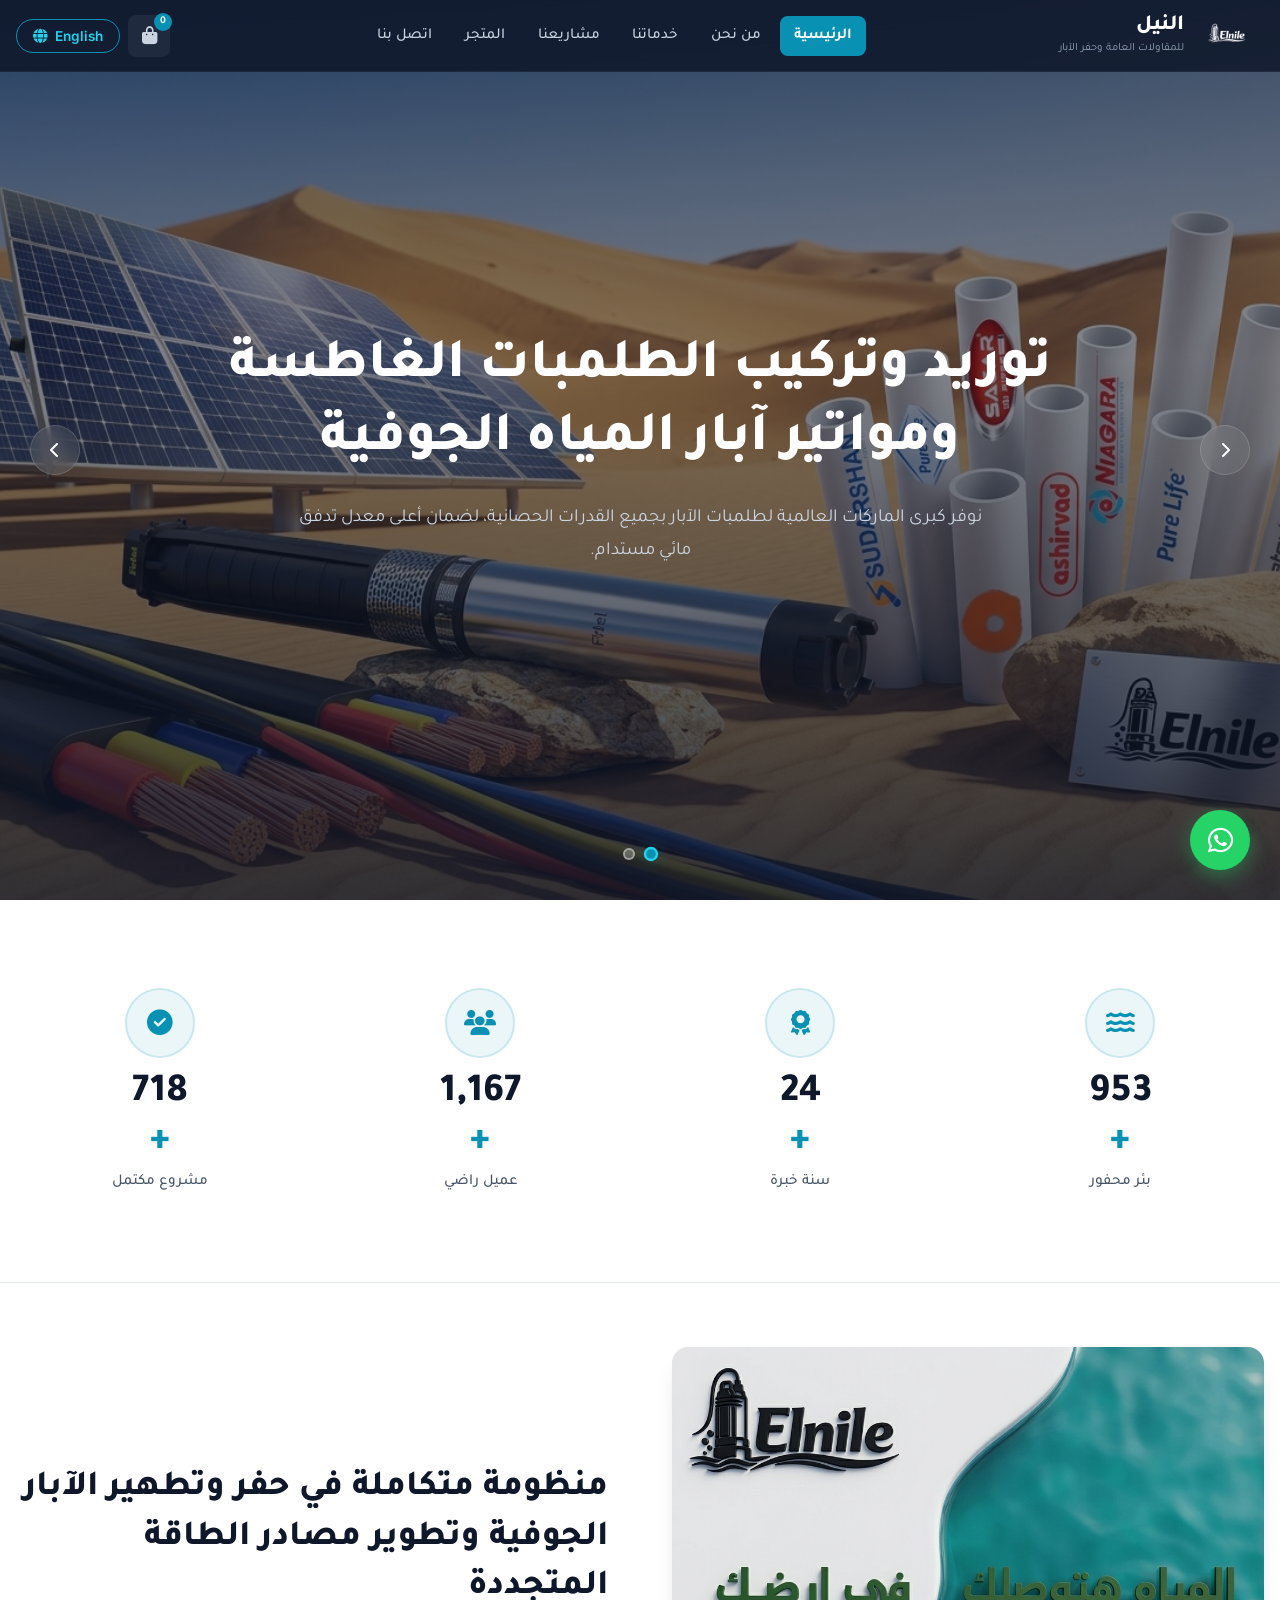
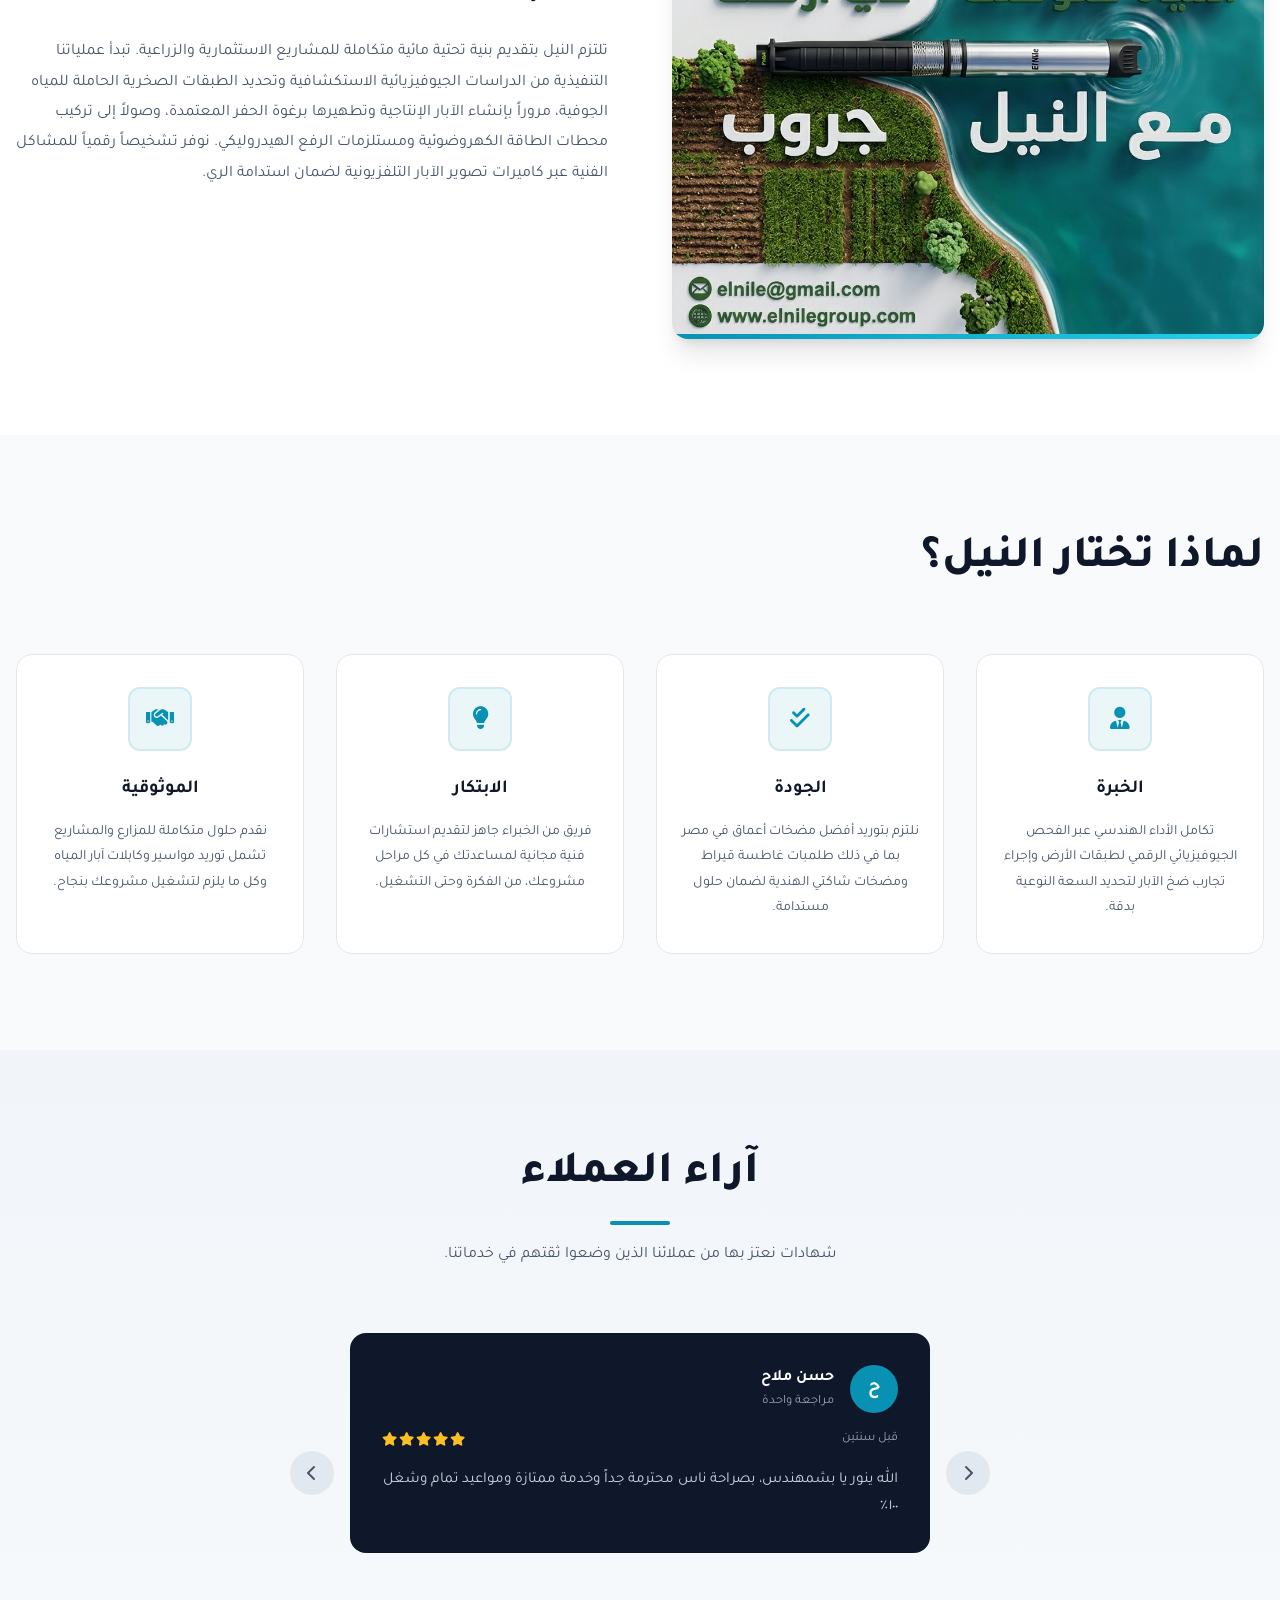
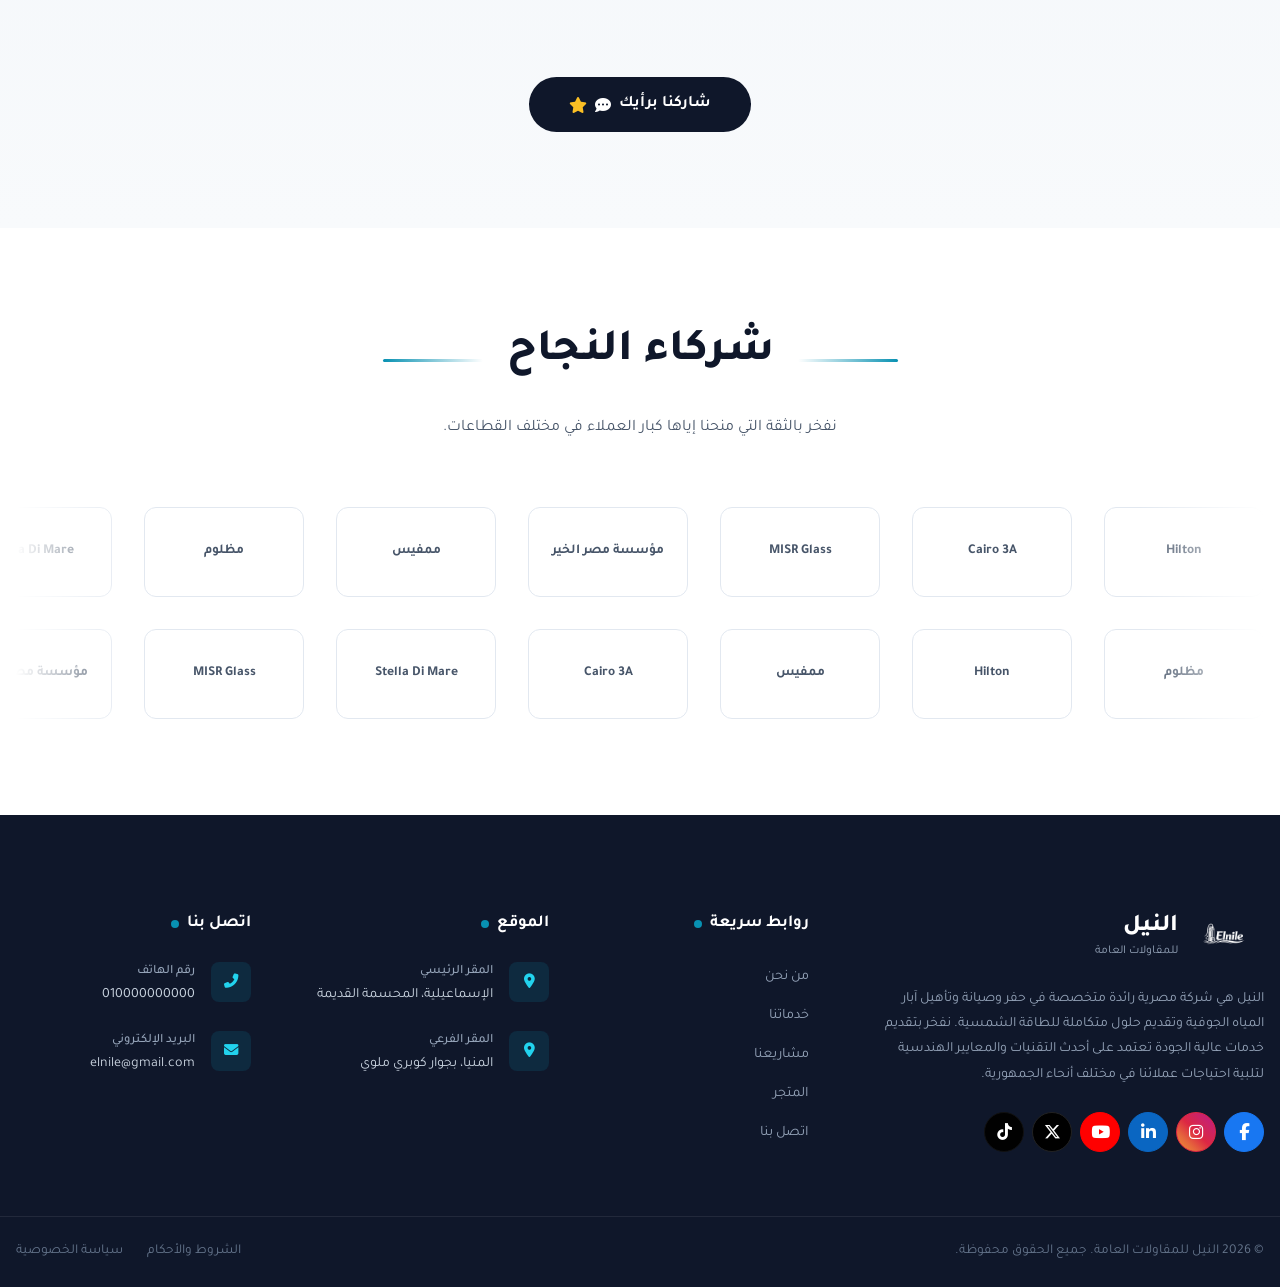
==== index.html @ 448fc519 "Initial commit: ELNILE V2 website Co-Authored-By: Claude Fable 5 <noreply@anthropic.com>" ====
<!DOCTYPE html>
<html lang="ar" dir="rtl">

<head>
    <meta charset="UTF-8">
    <meta name="viewport" content="width=device-width, initial-scale=1.0">
    <meta name="description"
        content="النيل للمقاولات العامة وحفر الآبار - توريد وتركيب الطلمبات الغاطسة ومواتير آبار المياه الجوفية">
    <title>Elnile | النيل للمقاولات العامة وحفر الآبار</title>

    <!-- Google Fonts - Tajawal for Arabic, Inter for English -->
    <link rel="preconnect" href="https://fonts.googleapis.com">
    <link rel="preconnect" href="https://fonts.gstatic.com" crossorigin>
    <link
        href="https://fonts.googleapis.com/css2?family=Tajawal:wght@300;400;500;700;800;900&family=Inter:wght@300;400;500;600;700;800&display=swap"
        rel="stylesheet">

    <!-- Font Awesome for icons -->
    <link rel="stylesheet" href="https://cdnjs.cloudflare.com/ajax/libs/font-awesome/6.5.1/css/all.min.css">

    <link rel="stylesheet" href="css/styles.css">
</head>

<body>

    <!-- ============ HEADER / NAVIGATION ============ -->
    <header id="main-header" class="header">
        <div class="container">
            <nav class="navbar">
                <!-- Logo -->
                <a href="#" class="logo" id="logo">
                    <img src="assets/images/logo.png" alt="Elnile Logo" class="logo-img">
                    <div class="logo-text">
                        <span class="logo-name" data-ar="النيل" data-en="Elnile">النيل</span>
                        <span class="logo-tagline" data-ar="للمقاولات العامة وحفر الآبار"
                            data-en="General Contracting & Well Drilling">للمقاولات العامة وحفر الآبار</span>
                    </div>
                </a>

                <!-- Nav Links -->
                <ul class="nav-links" id="nav-links">
                    <li><a href="#" class="nav-link active" data-ar="الرئيسية" data-en="Home">الرئيسية</a></li>
                    <li><a href="about.html" class="nav-link" data-ar="من نحن" data-en="About Us">من نحن</a></li>
                    <li>
                        <a href="services.html" class="nav-link" data-ar="خدماتنا" data-en="Services">خدماتنا</a>
                    </li>
                    <li><a href="projects.html" class="nav-link" data-ar="مشاريعنا" data-en="Projects">مشاريعنا</a></li>
                    <li><a href="store.html" class="nav-link" data-ar="المتجر" data-en="Store">المتجر</a></li>
                    <li><a href="contact.html" class="nav-link" data-ar="اتصل بنا" data-en="Contact">اتصل بنا</a></li>
                </ul>

                <!-- Nav Actions -->
                <div class="nav-actions">
                    <!-- Cart Icon -->
                    <button class="cart-btn" id="cart-btn" aria-label="Shopping Cart">
                        <i class="fas fa-shopping-bag"></i>
                        <span class="cart-count">0</span>
                    </button>

                    <!-- Language Toggle -->
                    <button class="lang-btn" id="lang-toggle">
                        <span class="lang-text">English</span>
                        <i class="fas fa-globe"></i>
                    </button>

                    <!-- Mobile Menu Toggle -->
                    <button class="mobile-toggle" id="mobile-toggle" aria-label="Toggle Menu">
                        <span class="hamburger-line"></span>
                        <span class="hamburger-line"></span>
                        <span class="hamburger-line"></span>
                    </button>
                </div>
            </nav>
        </div>
    </header>

    <!-- ============ HERO SECTION / SLIDER ============ -->
    <section id="hero" class="hero-section">
        <!-- Slides -->
        <div class="hero-slider" id="hero-slider">
            <!-- Slide 1 -->
            <div class="hero-slide active" data-index="0">
                <div class="slide-bg">
                    <img src="assets/images/hero3.webp" alt="Solar panels and wind turbine" class="slide-img">
                    <div class="slide-overlay"></div>
                </div>
                <div class="slide-content">
                    <h1 class="hero-title" data-ar="توريد وتركيب الطلمبات الغاطسة ومواتير آبار المياه الجوفية"
                        data-en="Supply & Installation of Submersible Pumps and Groundwater Well Motors">
                        توريد وتركيب الطلمبات الغاطسة ومواتير آبار المياه الجوفية
                    </h1>
                    <p class="hero-subtitle"
                        data-ar="نوفر كبرى الماركات العالمية لطلمبات الآبار بجميع القدرات الحصانية، لضمان أعلى معدل تدفق مائي مستدام."
                        data-en="We provide top global brands of well pumps in all horsepower capacities, ensuring the highest sustainable water flow rate.">
                        نوفر كبرى الماركات العالمية لطلمبات الآبار بجميع القدرات الحصانية، لضمان أعلى معدل تدفق مائي
                        مستدام.
                    </p>
                </div>
            </div>

            <!-- Slide 2 -->
            <div class="hero-slide" data-index="1">
                <div class="slide-bg">
                    <img src="assets/images/hero-background-1.webp" alt="Water splash" class="slide-img">
                    <div class="slide-overlay"></div>
                </div>
                <div class="slide-content">
                    <h1 class="hero-title" data-ar="حلول متكاملة لحفر وتطهير الآبار الجوفية"
                        data-en="Integrated Solutions for Drilling & Purifying Groundwater Wells">
                        حلول متكاملة لحفر وتطهير الآبار الجوفية
                    </h1>
                    <p class="hero-subtitle"
                        data-ar="نقدم خدمات حفر الآبار الارتوازية وتطهيرها بأحدث التقنيات لضمان جودة المياه واستدامتها."
                        data-en="We offer artesian well drilling and purification services using the latest technologies to ensure water quality and sustainability.">
                        نقدم خدمات حفر الآبار الارتوازية وتطهيرها بأحدث التقنيات لضمان جودة المياه واستدامتها.
                    </p>
                </div>
            </div>
            <!-- Slide 3 -->
            <div class="hero-slide" data-index="2">
                <div class="slide-bg">
                    <img src="assets/images/hero4.webp" alt="Water splash" class="slide-img">
                    <div class="slide-overlay"></div>
                </div>
                <div class="slide-content">
                    <h1 class="hero-title" data-ar="حلول متكاملة لحفر وتطهير الآبار الجوفية"
                        data-en="Integrated Solutions for Drilling & Purifying Groundwater Wells">
                        حلول متكاملة لحفر وتطهير الآبار الجوفية
                    </h1>
                    <p class="hero-subtitle"
                        data-ar="نقدم خدمات حفر الآبار الارتوازية وتطهيرها بأحدث التقنيات لضمان جودة المياه واستدامتها."
                        data-en="We offer artesian well drilling and purification services using the latest technologies to ensure water quality and sustainability.">
                        نقدم خدمات حفر الآبار الارتوازية وتطهيرها بأحدث التقنيات لضمان جودة المياه واستدامتها.
                    </p>
                </div>
            </div>
        </div>

        <!-- Slider Navigation Arrows -->
        <button class="slider-arrow slider-arrow-prev" id="slider-prev" aria-label="Previous Slide">
            <i class="fas fa-chevron-right"></i>
        </button>
        <button class="slider-arrow slider-arrow-next" id="slider-next" aria-label="Next Slide">
            <i class="fas fa-chevron-left"></i>
        </button>

        <!-- Slider Dots -->
        <div class="slider-dots" id="slider-dots">
            <button class="slider-dot active" data-slide="0" aria-label="Go to slide 1"></button>
            <button class="slider-dot" data-slide="1" aria-label="Go to slide 2"></button>
        </div>
    </section>

    <!-- ============ STATS COUNTER SECTION ============ -->
    <section id="stats" class="stats-section">
        <div class="container">
            <div class="stats-grid">
                <!-- Stat 1 -->
                <div class="stat-card" data-target="989" data-suffix="+">
                    <div class="stat-icon">
                        <i class="fas fa-water"></i>
                    </div>
                    <span class="stat-number" data-ar="بئر محفور" data-en="Wells Drilled">0</span>
                    <span class="stat-suffix">+</span>
                    <p class="stat-label" data-ar="بئر محفور" data-en="Wells Drilled">بئر محفور</p>
                </div>
                <!-- Stat 2 -->
                <div class="stat-card" data-target="27" data-suffix="+">
                    <div class="stat-icon">
                        <i class="fas fa-award"></i>
                    </div>
                    <span class="stat-number">0</span>
                    <span class="stat-suffix">+</span>
                    <p class="stat-label" data-ar="سنة خبرة" data-en="Years of Experience">سنة خبرة</p>
                </div>
                <!-- Stat 3 -->
                <div class="stat-card" data-target="1377" data-suffix="+">
                    <div class="stat-icon">
                        <i class="fas fa-users"></i>
                    </div>
                    <span class="stat-number">0</span>
                    <span class="stat-suffix">+</span>
                    <p class="stat-label" data-ar="عميل راضي" data-en="Happy Clients">عميل راضي</p>
                </div>
                <!-- Stat 4 -->
                <div class="stat-card" data-target="989" data-suffix="+">
                    <div class="stat-icon">
                        <i class="fas fa-check-circle"></i>
                    </div>
                    <span class="stat-number">0</span>
                    <span class="stat-suffix">+</span>
                    <p class="stat-label" data-ar="مشروع مكتمل" data-en="Completed Projects">مشروع مكتمل</p>
                </div>
            </div>
        </div>
    </section>

    <!-- ============ ABOUT / INFO SECTION ============ -->
    <section id="about" class="about-section">
        <div class="container">
            <div class="about-grid">
                <!-- About Image -->
                <div class="about-image-wrapper">
                    <img src="assets/images/about.webp" alt="Elnile - About Us" class="about-image">
                    <div class="about-image-accent"></div>
                </div>
                <!-- About Content -->
                <div class="about-content">
                    <h2 class="section-title"
                        data-ar="منظومة متكاملة في حفر وتطهير الآبار الجوفية وتطوير مصادر الطاقة المتجددة"
                        data-en="Integrated System for Drilling & Purifying Groundwater Wells and Developing Renewable Energy Sources">
                        منظومة متكاملة في حفر وتطهير الآبار الجوفية وتطوير مصادر الطاقة المتجددة
                    </h2>
                    <p class="about-text"
                        data-ar="تلتزم النيل بتقديم بنية تحتية مائية متكاملة للمشاريع الاستثمارية والزراعية. تبدأ عملياتنا التنفيذية من الدراسات الجيوفيزيائية الاستكشافية وتحديد الطبقات الصخرية الحاملة للمياه الجوفية، مروراً بإنشاء الآبار الإنتاجية وتطهيرها برغوة الحفر المعتمدة، وصولاً إلى تركيب محطات الطاقة الكهروضوئية ومستلزمات الرفع الهيدروليكي. نوفر تشخيصاً رقمياً للمشاكل الفنية عبر كاميرات تصوير الآبار التلفزيونية لضمان استدامة الري."
                        data-en="Elnile is committed to providing integrated water infrastructure for investment and agricultural projects. Our operations start with exploratory geophysical studies and identifying rock layers carrying groundwater, through building production wells and purifying them with approved drilling foam, to installing photovoltaic power stations and hydraulic lifting supplies. We provide digital diagnostics for technical problems through TV well imaging cameras to ensure irrigation sustainability.">
                        تلتزم النيل بتقديم بنية تحتية مائية متكاملة للمشاريع الاستثمارية والزراعية. تبدأ عملياتنا
                        التنفيذية من الدراسات الجيوفيزيائية الاستكشافية وتحديد الطبقات الصخرية الحاملة للمياه الجوفية،
                        مروراً بإنشاء الآبار الإنتاجية وتطهيرها برغوة الحفر المعتمدة، وصولاً إلى تركيب محطات الطاقة
                        الكهروضوئية ومستلزمات الرفع الهيدروليكي. نوفر تشخيصاً رقمياً للمشاكل الفنية عبر كاميرات تصوير
                        الآبار التلفزيونية لضمان استدامة الري.
                    </p>

                </div>
            </div>
        </div>
    </section>

    <!-- ============ WHY CHOOSE US SECTION ============ -->
    <section id="why-us" class="why-section">
        <div class="container">
            <h2 class="section-title-center" data-ar="لماذا تختار النيل؟" data-en="Why Choose Elnile?">لماذا تختار
                النيل؟</h2>
            <div class="why-grid">
                <!-- Feature 1 -->
                <div class="why-card">
                    <div class="why-icon">
                        <i class="fas fa-user-tie"></i>
                    </div>
                    <h3 class="why-title" data-ar="الخبرة" data-en="Experience">الخبرة</h3>
                    <p class="why-text"
                        data-ar="تكامل الأداء الهندسي عبر الفحص الجيوفيزيائي الرقمي لطبقات الأرض وإجراء تجارب ضخ الآبار لتحديد السعة النوعية بدقة."
                        data-en="Integrated engineering performance through digital geophysical inspection of ground layers and conducting well pump tests to accurately determine specific capacity.">
                        تكامل الأداء الهندسي عبر الفحص الجيوفيزيائي الرقمي لطبقات الأرض وإجراء تجارب ضخ الآبار لتحديد
                        السعة النوعية بدقة.
                    </p>
                </div>
                <!-- Feature 2 -->
                <div class="why-card">
                    <div class="why-icon">
                        <i class="fas fa-check-double"></i>
                    </div>
                    <h3 class="why-title" data-ar="الجودة" data-en="Quality">الجودة</h3>
                    <p class="why-text"
                        data-ar="نلتزم بتوريد أفضل مضخات أعماق في مصر بما في ذلك طلمبات غاطسة قيراط ومضخات شاكتي الهندية لضمان حلول مستدامة."
                        data-en="We are committed to supplying the best deep pumps in Egypt, including carat submersible pumps and Shakti Indian pumps to ensure sustainable solutions.">
                        نلتزم بتوريد أفضل مضخات أعماق في مصر بما في ذلك طلمبات غاطسة قيراط ومضخات شاكتي الهندية لضمان
                        حلول مستدامة.
                    </p>
                </div>
                <!-- Feature 3 -->
                <div class="why-card">
                    <div class="why-icon">
                        <i class="fas fa-lightbulb"></i>
                    </div>
                    <h3 class="why-title" data-ar="الابتكار" data-en="Innovation">الابتكار</h3>
                    <p class="why-text"
                        data-ar="فريق من الخبراء جاهز لتقديم استشارات فنية مجانية لمساعدتك في كل مراحل مشروعك، من الفكرة وحتى التشغيل."
                        data-en="A team of experts ready to provide free technical consultations to help you at every stage of your project, from idea to operation.">
                        فريق من الخبراء جاهز لتقديم استشارات فنية مجانية لمساعدتك في كل مراحل مشروعك، من الفكرة وحتى
                        التشغيل.
                    </p>
                </div>
                <!-- Feature 4 -->
                <div class="why-card">
                    <div class="why-icon">
                        <i class="fas fa-handshake"></i>
                    </div>
                    <h3 class="why-title" data-ar="الموثوقية" data-en="Reliability">الموثوقية</h3>
                    <p class="why-text"
                        data-ar="نقدم حلول متكاملة للمزارع والمشاريع تشمل توريد مواسير وكابلات آبار المياه وكل ما يلزم لتشغيل مشروعك بنجاح."
                        data-en="We provide integrated solutions for farms and projects including supplying pipes and water well cables and everything needed to run your project successfully.">
                        نقدم حلول متكاملة للمزارع والمشاريع تشمل توريد مواسير وكابلات آبار المياه وكل ما يلزم لتشغيل
                        مشروعك بنجاح.
                    </p>
                </div>
            </div>
        </div>
    </section>

    <!-- ============ CUSTOMER OPINIONS / TESTIMONIALS ============ -->
    <section id="testimonials" class="testimonials-section">
        <div class="container">
            <div class="section-header">
                <h2 class="section-title-center" data-ar="آراء العملاء" data-en="Customer Reviews">آراء العملاء</h2>
                <div class="title-underline"></div>
                <p class="section-subtitle" data-ar="شهادات نعتز بها من عملائنا الذين وضعوا ثقتهم في خدماتنا."
                    data-en="Testimonials we are proud of from our clients who trusted our services.">
                    شهادات نعتز بها من عملائنا الذين وضعوا ثقتهم في خدماتنا.
                </p>
            </div>
            <div class="testimonials-slider-wrapper">
                <div class="testimonials-slider" id="testimonials-slider">
                    <!-- Testimonial 1 -->
                    <div class="testimonial-card active">
                        <div class="testimonial-header">
                            <div class="testimonial-avatar">
                                <span>ح</span>
                            </div>
                            <div class="testimonial-info">
                                <h4 class="testimonial-name" data-ar="حسن ملاح" data-en="Hasan Malah">حسن ملاح</h4>
                                <span class="testimonial-role" data-ar="مراجعة واحدة" data-en="One review">مراجعة
                                    واحدة</span>
                            </div>
                        </div>
                        <div class="testimonial-rating">
                            <span class="testimonial-time" data-ar="قبل سنتين" data-en="2 years ago">قبل سنتين</span>
                            <div class="stars">
                                <i class="fas fa-star"></i>
                                <i class="fas fa-star"></i>
                                <i class="fas fa-star"></i>
                                <i class="fas fa-star"></i>
                                <i class="fas fa-star"></i>
                            </div>
                        </div>
                        <p class="testimonial-text"
                            data-ar="الله ينور يا بشمهندس، بصراحة ناس محترمة جداً وخدمة ممتازة ومواعيد تمام وشغل ١٠٠٪"
                            data-en="Excellent work, very professional team with outstanding service, great timing and 100% quality work">
                            الله ينور يا بشمهندس، بصراحة ناس محترمة جداً وخدمة ممتازة ومواعيد تمام وشغل ١٠٠٪
                        </p>
                    </div>
                    <!-- Testimonial 2 -->
                    <div class="testimonial-card">
                        <div class="testimonial-header">
                            <div class="testimonial-avatar avatar-blue">
                                <span>م</span>
                            </div>
                            <div class="testimonial-info">
                                <h4 class="testimonial-name" data-ar="محمد أحمد" data-en="Mohamed Ahmed">محمد أحمد</h4>
                                <span class="testimonial-role" data-ar="مراجعة واحدة" data-en="One review">مراجعة
                                    واحدة</span>
                            </div>
                        </div>
                        <div class="testimonial-rating">
                            <span class="testimonial-time" data-ar="قبل سنة" data-en="1 year ago">قبل سنة</span>
                            <div class="stars">
                                <i class="fas fa-star"></i>
                                <i class="fas fa-star"></i>
                                <i class="fas fa-star"></i>
                                <i class="fas fa-star"></i>
                                <i class="fas fa-star"></i>
                            </div>
                        </div>
                        <p class="testimonial-text"
                            data-ar="شركة ممتازة ومحترمة، تعاملت معاهم في حفر بئر وكانت النتيجة أكثر من رائعة. أنصح الجميع بالتعامل معهم."
                            data-en="Excellent and professional company. I dealt with them for well drilling and the result was more than wonderful. I recommend everyone to deal with them.">
                            شركة ممتازة ومحترمة، تعاملت معاهم في حفر بئر وكانت النتيجة أكثر من رائعة. أنصح الجميع
                            بالتعامل معهم.
                        </p>
                    </div>
                    <!-- Testimonial 3 -->
                    <div class="testimonial-card">
                        <div class="testimonial-header">
                            <div class="testimonial-avatar avatar-green">
                                <span>أ</span>
                            </div>
                            <div class="testimonial-info">
                                <h4 class="testimonial-name" data-ar="أحمد سعيد" data-en="Ahmed Saeed">أحمد سعيد</h4>
                                <span class="testimonial-role" data-ar="مراجعتان" data-en="Two reviews">مراجعتان</span>
                            </div>
                        </div>
                        <div class="testimonial-rating">
                            <span class="testimonial-time" data-ar="قبل ٦ أشهر" data-en="6 months ago">قبل ٦ أشهر</span>
                            <div class="stars">
                                <i class="fas fa-star"></i>
                                <i class="fas fa-star"></i>
                                <i class="fas fa-star"></i>
                                <i class="fas fa-star"></i>
                                <i class="fas fa-star"></i>
                            </div>
                        </div>
                        <p class="testimonial-text"
                            data-ar="خدمة رائعة وفريق عمل محترف. قاموا بحفر البئر وتركيب الطلمبة في وقت قياسي وبجودة عالية جداً."
                            data-en="Great service and professional team. They drilled the well and installed the pump in record time with very high quality.">
                            خدمة رائعة وفريق عمل محترف. قاموا بحفر البئر وتركيب الطلمبة في وقت قياسي وبجودة عالية جداً.
                        </p>
                    </div>
                </div>
                <!-- Testimonial Arrows -->
                <button class="testimonial-arrow testimonial-prev" id="testimonial-prev" aria-label="Previous Review">
                    <i class="fas fa-chevron-right"></i>
                </button>
                <button class="testimonial-arrow testimonial-next" id="testimonial-next" aria-label="Next Review">
                    <i class="fas fa-chevron-left"></i>
                </button>
            </div>
            <div class="testimonials-cta">
                <a href="contact.html" class="btn-dark" data-ar="شاركنا برأيك" data-en="Share Your Opinion">
                    <i class="fas fa-comment-dots"></i>
                    شاركنا برأيك
                    <i class="fas fa-star"></i>
                </a>
            </div>
        </div>
    </section>

    <!-- ============ PARTNERS SECTION ============ -->
    <section id="partners" class="partners-section">
        <div class="container">
            <div class="section-header">
                <div class="partners-title-wrapper">
                    <span class="title-line"></span>
                    <h2 class="section-title-center" data-ar="شركاء النجاح" data-en="Success Partners">شركاء النجاح</h2>
                    <span class="title-line"></span>
                </div>
                <p class="section-subtitle" data-ar="نفخر بالثقة التي منحنا إياها كبار العملاء في مختلف القطاعات."
                    data-en="We are proud of the trust given to us by major clients across various sectors.">
                    نفخر بالثقة التي منحنا إياها كبار العملاء في مختلف القطاعات.
                </p>
            </div>
            <div class="partners-marquee-wrapper">
                <!-- Row 1 - scrolling right -->
                <div class="partners-marquee" data-direction="right">
                    <div class="partners-track">
                        <div class="partner-logo"><span>Hilton</span></div>
                        <div class="partner-logo"><span>Cairo 3A</span></div>
                        <div class="partner-logo"><span>MISR Glass</span></div>
                        <div class="partner-logo"><span>مؤسسة مصر الخير</span></div>
                        <div class="partner-logo"><span>ممفيس</span></div>
                        <div class="partner-logo"><span>مظلوم</span></div>
                        <div class="partner-logo"><span>Stella Di Mare</span></div>
                        <div class="partner-logo"><span>المقاولون العرب</span></div>
                        <!-- Duplicated for seamless loop -->
                        <div class="partner-logo"><span>Hilton</span></div>
                        <div class="partner-logo"><span>Cairo 3A</span></div>
                        <div class="partner-logo"><span>MISR Glass</span></div>
                        <div class="partner-logo"><span>مؤسسة مصر الخير</span></div>
                        <div class="partner-logo"><span>ممفيس</span></div>
                        <div class="partner-logo"><span>مظلوم</span></div>
                        <div class="partner-logo"><span>Stella Di Mare</span></div>
                        <div class="partner-logo"><span>المقاولون العرب</span></div>
                    </div>
                </div>
                <!-- Row 2 - scrolling left -->
                <div class="partners-marquee" data-direction="left">
                    <div class="partners-track reverse">
                        <div class="partner-logo"><span>مظلوم</span></div>
                        <div class="partner-logo"><span>Hilton</span></div>
                        <div class="partner-logo"><span>ممفيس</span></div>
                        <div class="partner-logo"><span>Cairo 3A</span></div>
                        <div class="partner-logo"><span>Stella Di Mare</span></div>
                        <div class="partner-logo"><span>MISR Glass</span></div>
                        <div class="partner-logo"><span>مؤسسة مصر الخير</span></div>
                        <div class="partner-logo"><span>المقاولون العرب</span></div>
                        <!-- Duplicated for seamless loop -->
                        <div class="partner-logo"><span>مظلوم</span></div>
                        <div class="partner-logo"><span>Hilton</span></div>
                        <div class="partner-logo"><span>ممفيس</span></div>
                        <div class="partner-logo"><span>Cairo 3A</span></div>
                        <div class="partner-logo"><span>Stella Di Mare</span></div>
                        <div class="partner-logo"><span>MISR Glass</span></div>
                        <div class="partner-logo"><span>مؤسسة مصر الخير</span></div>
                        <div class="partner-logo"><span>المقاولون العرب</span></div>
                    </div>
                </div>
            </div>
        </div>
    </section>

    <!-- ============ FOOTER ============ -->
    <footer id="contact" class="footer">
        <div class="container">
            <div class="footer-grid">
                <!-- Footer Col 1 - About -->
                <div class="footer-col footer-about">
                    <a href="#" class="footer-logo">
                        <img src="assets/images/logo.png" alt="Elnile Logo" class="footer-logo-img">
                        <div class="footer-logo-text">
                            <span class="footer-logo-name" data-ar="النيل" data-en="Elnile">النيل</span>
                            <span class="footer-logo-tagline" data-ar="للمقاولات العامة"
                                data-en="General Contracting">للمقاولات العامة</span>
                        </div>
                    </a>
                    <p class="footer-desc"
                        data-ar="النيل هي شركة مصرية رائدة متخصصة في حفر وصيانة وتأهيل آبار المياه الجوفية وتقديم حلول متكاملة للطاقة الشمسية. نفخر بتقديم خدمات عالية الجودة تعتمد على أحدث التقنيات والمعايير الهندسية لتلبية احتياجات عملائنا في مختلف أنحاء الجمهورية."
                        data-en="Elnile is a leading Egyptian company specializing in drilling, maintaining and rehabilitating groundwater wells and providing integrated solar energy solutions. We pride ourselves on providing high-quality services based on the latest technologies and engineering standards to meet our clients' needs across the country.">
                        النيل هي شركة مصرية رائدة متخصصة في حفر وصيانة وتأهيل آبار المياه الجوفية وتقديم حلول متكاملة
                        للطاقة الشمسية. نفخر بتقديم خدمات عالية الجودة تعتمد على أحدث التقنيات والمعايير الهندسية لتلبية
                        احتياجات عملائنا في مختلف أنحاء الجمهورية.
                    </p>
                    <div class="footer-social">
                        <a href="#" class="social-link" aria-label="Facebook"><i class="fab fa-facebook-f"></i></a>
                        <a href="#" class="social-link" aria-label="Instagram"><i class="fab fa-instagram"></i></a>
                        <a href="#" class="social-link" aria-label="LinkedIn"><i class="fab fa-linkedin-in"></i></a>
                        <a href="#" class="social-link" aria-label="YouTube"><i class="fab fa-youtube"></i></a>
                        <a href="#" class="social-link" aria-label="X (Twitter)"><i class="fab fa-x-twitter"></i></a>
                        <a href="#" class="social-link" aria-label="TikTok"><i class="fab fa-tiktok"></i></a>
                    </div>
                </div>

                <!-- Footer Col 2 - Quick Links -->
                <div class="footer-col">
                    <h3 class="footer-heading" data-ar="روابط سريعة" data-en="Quick Links">
                        <span class="heading-dot"></span>
                        روابط سريعة
                    </h3>
                    <ul class="footer-links">
                        <li><a href="about.html" data-ar="من نحن" data-en="About Us">من نحن</a></li>
                        <li><a href="services.html" data-ar="خدماتنا" data-en="Our Services">خدماتنا</a></li>
                        <li><a href="projects.html" data-ar="مشاريعنا" data-en="Our Projects">مشاريعنا</a></li>
                        <li><a href="store.html" data-ar="المتجر" data-en="Store">المتجر</a></li>
                        <li><a href="contact.html" data-ar="اتصل بنا" data-en="Contact Us">اتصل بنا</a></li>
                    </ul>
                </div>

                <!-- Footer Col 3 - Location -->
                <div class="footer-col">
                    <h3 class="footer-heading" data-ar="الموقع" data-en="Location">
                        <span class="heading-dot"></span>
                        الموقع
                    </h3>
                    <div class="footer-contact-list">
                        <div class="contact-item">
                            <div class="contact-icon"><i class="fas fa-map-marker-alt"></i></div>
                            <div class="contact-text">
                                <span class="contact-label" data-ar="المقر الرئيسي" data-en="Main Office">المقر
                                    الرئيسي</span>
                                <p data-ar="الإسماعيلية، المحسمة القديمة" data-en="Ismailia, Old Mahsama">الإسماعيلية،
                                    المحسمة القديمة</p>
                            </div>
                        </div>
                        <div class="contact-item">
                            <div class="contact-icon"><i class="fas fa-map-marker-alt"></i></div>
                            <div class="contact-text">
                                <span class="contact-label" data-ar="المقر الفرعي" data-en="Branch Office">المقر
                                    الفرعي</span>
                                <p data-ar="المنيا، بجوار كوبري ملوي" data-en="Minya, next to Mallawi Bridge">المنيا،
                                    بجوار كوبري ملوي</p>
                            </div>
                        </div>
                    </div>
                </div>

                <!-- Footer Col 4 - Contact -->
                <div class="footer-col">
                    <h3 class="footer-heading" data-ar="اتصل بنا" data-en="Contact Us">
                        <span class="heading-dot"></span>
                        اتصل بنا
                    </h3>
                    <div class="footer-contact-list">
                        <div class="contact-item">
                            <div class="contact-icon"><i class="fas fa-phone-alt"></i></div>
                            <div class="contact-text">
                                <span class="contact-label" data-ar="رقم الهاتف" data-en="Phone Number">رقم
                                    الهاتف</span>
                                <a href="tel:010000000000" dir="ltr">010000000000</a>
                            </div>
                        </div>
                        <div class="contact-item">
                            <div class="contact-icon"><i class="fas fa-envelope"></i></div>
                            <div class="contact-text">
                                <span class="contact-label" data-ar="البريد الإلكتروني" data-en="Email">البريد
                                    الإلكتروني</span>
                                <a href="mailto:elnile@gmail.com" dir="ltr">elnile@gmail.com</a>
                            </div>
                        </div>
                    </div>
                </div>
            </div>
        </div>
        <!-- Footer Bottom -->
        <div class="footer-bottom">
            <div class="container">
                <div class="footer-bottom-content">
                    <p class="copyright" data-ar="© 2026 النيل للمقاولات العامة. جميع الحقوق محفوظة."
                        data-en="© 2026 Elnile General Contracting. All rights reserved.">
                        © 2026 النيل للمقاولات العامة. جميع الحقوق محفوظة.
                    </p>
                    <div class="footer-bottom-links">
                        <a href="#" data-ar="الشروط والأحكام" data-en="Terms & Conditions">الشروط والأحكام</a>
                        <a href="#" data-ar="سياسة الخصوصية" data-en="Privacy Policy">سياسة الخصوصية</a>
                    </div>
                </div>
            </div>
        </div>
    </footer>

    <!-- ============ WHATSAPP FLOATING BUTTON ============ -->
    <a href="https://wa.me/201234567890" class="whatsapp-float" id="whatsapp-btn" target="_blank"
        rel="noopener noreferrer" aria-label="Contact us on WhatsApp">
        <i class="fab fa-whatsapp"></i>
    </a>

    <script src="js/script.js"></script>
</body>

</html>
---- css/styles.css ----
/* ============================================
   ELNILE - Main Stylesheet
   Company: Elnile (النيل) for General Contracting & Well Drilling
   ============================================ */

/* ============ CSS VARIABLES / DESIGN TOKENS ============ */
:root {
    /* Primary Colors - Dark Slate Navy */
    --color-primary: #0f172a;
    --color-primary-light: #1e293b;
    --color-primary-dark: #020617;

    /* Accent Colors - Teal/Cyan */
    --color-accent: #0891b2;
    --color-accent-light: #22d3ee;
    --color-accent-dark: #0e7490;
    --color-accent-glow: rgba(8, 145, 178, 0.3);

    /* Neutral Colors */
    --color-white: #ffffff;
    --color-off-white: #f8fafc;
    --color-gray-100: #f1f5f9;
    --color-gray-200: #e2e8f0;
    --color-gray-300: #cbd5e1;
    --color-gray-400: #94a3b8;
    --color-gray-500: #64748b;
    --color-gray-600: #475569;
    --color-gray-700: #334155;
    --color-gray-800: #1e293b;
    --color-gray-900: #0f172a;

    /* Text Colors */
    --text-primary: #0f172a;
    --text-secondary: #475569;
    --text-light: #94a3b8;
    --text-white: #ffffff;

    /* WhatsApp Green */
    --color-whatsapp: #25D366;
    --color-whatsapp-dark: #128C7E;

    /* Typography */
    --font-arabic: 'Tajawal', sans-serif;
    --font-english: 'Inter', sans-serif;

    /* Spacing */
    --spacing-xs: 0.25rem;
    --spacing-sm: 0.5rem;
    --spacing-md: 1rem;
    --spacing-lg: 1.5rem;
    --spacing-xl: 2rem;
    --spacing-2xl: 3rem;
    --spacing-3xl: 4rem;

    /* Border Radius */
    --radius-sm: 0.375rem;
    --radius-md: 0.5rem;
    --radius-lg: 0.75rem;
    --radius-xl: 1rem;
    --radius-full: 9999px;

    /* Shadows */
    --shadow-sm: 0 1px 2px rgba(0, 0, 0, 0.05);
    --shadow-md: 0 4px 6px -1px rgba(0, 0, 0, 0.1), 0 2px 4px -2px rgba(0, 0, 0, 0.1);
    --shadow-lg: 0 10px 15px -3px rgba(0, 0, 0, 0.1), 0 4px 6px -4px rgba(0, 0, 0, 0.1);
    --shadow-xl: 0 20px 25px -5px rgba(0, 0, 0, 0.1), 0 8px 10px -6px rgba(0, 0, 0, 0.1);

    /* Transitions */
    --transition-fast: 150ms ease;
    --transition-base: 300ms ease;
    --transition-slow: 500ms ease;

    /* Header */
    --header-height: 72px;

    /* Z-Index Scale */
    --z-base: 1;
    --z-dropdown: 100;
    --z-sticky: 500;
    --z-header: 1000;
    --z-overlay: 1500;
    --z-modal: 2000;
    --z-whatsapp: 9000;
}

/* ============ RESET & BASE ============ */
*,
*::before,
*::after {
    margin: 0;
    padding: 0;
    box-sizing: border-box;
}

html {
    scroll-behavior: smooth;
    scrollbar-width: thin;
    scrollbar-color: var(--color-gray-700) var(--color-primary-light);
    font-size: 16px;
}

/* Custom Scrollbar */
::-webkit-scrollbar {
    width: 10px;
}

::-webkit-scrollbar-track {
    background: var(--color-primary-light);
}

::-webkit-scrollbar-thumb {
    background-color: var(--color-gray-700);
    border-radius: 20px;
    border: 3px solid var(--color-primary-light);
}

body {
    font-family: var(--font-arabic);
    background-color: var(--color-white);
    color: var(--text-secondary);
    line-height: 1.6;
    overflow-x: hidden;
    -webkit-font-smoothing: antialiased;
    -moz-osx-font-smoothing: grayscale;
}

/* English mode body */
body.lang-en {
    font-family: var(--font-english);
    direction: ltr;
}

a {
    text-decoration: none;
    color: inherit;
    transition: color var(--transition-fast);
}

ul {
    list-style: none;
}

img {
    max-width: 100%;
    height: auto;
    display: block;
}

button {
    border: none;
    background: none;
    cursor: pointer;
    font-family: inherit;
    font-size: inherit;
}

/* ============ UTILITY CLASSES ============ */
.container {
    width: 100%;
    max-width: 1280px;
    margin: 0 auto;
    padding: 0 var(--spacing-md);
}

/* ============ HEADER ============ */
.header {
    position: fixed;
    top: 0;
    left: 0;
    right: 0;
    z-index: var(--z-header);
    height: var(--header-height);
    background: rgba(15, 23, 42, 0.85);
    backdrop-filter: blur(20px);
    -webkit-backdrop-filter: blur(20px);
    border-bottom: 1px solid rgba(255, 255, 255, 0.05);
    transition: all var(--transition-base);
}

.header.scrolled {
    background: rgba(15, 23, 42, 0.98);
    box-shadow: 0 4px 30px rgba(0, 0, 0, 0.3);
}

.navbar {
    display: flex;
    align-items: center;
    justify-content: space-between;
    height: var(--header-height);
    gap: var(--spacing-lg);
}

/* Logo */
.logo {
    display: flex;
    align-items: center;
    gap: var(--spacing-sm);
    flex-shrink: 0;
    transition: transform var(--transition-fast);
}

.logo:hover {
    transform: scale(1.02);
}

.logo-img {
    height: 48px;
    width: auto;
    filter: brightness(0) invert(1);
    transition: filter var(--transition-base);
}

.logo-text {
    display: flex;
    flex-direction: column;
}

.logo-name {
    font-size: 1.35rem;
    font-weight: 800;
    color: var(--text-white);
    line-height: 1.2;
    letter-spacing: -0.02em;
}

.logo-tagline {
    font-size: 0.7rem;
    color: var(--color-gray-400);
    font-weight: 400;
    white-space: nowrap;
}

/* Nav Links */
.nav-links {
    display: flex;
    align-items: center;
    gap: var(--spacing-xs);
}

.nav-link {
    display: flex;
    align-items: center;
    gap: var(--spacing-xs);
    padding: 0.5rem 0.9rem;
    color: var(--color-gray-300);
    font-size: 0.95rem;
    font-weight: 500;
    border-radius: var(--radius-md);
    transition: all var(--transition-fast);
    position: relative;
    white-space: nowrap;
}

.nav-link:hover {
    color: var(--text-white);
    background: rgba(255, 255, 255, 0.06);
}

.nav-link.active {
    color: var(--text-white);
    background: var(--color-accent);
    font-weight: 600;
}

.nav-link.active:hover {
    background: var(--color-accent-dark);
}

.dropdown-icon {
    font-size: 0.65rem;
    transition: transform var(--transition-fast);
}

.has-dropdown:hover .dropdown-icon {
    transform: rotate(180deg);
}

/* Nav Actions */
.nav-actions {
    display: flex;
    align-items: center;
    gap: var(--spacing-sm);
    flex-shrink: 0;
}

/* Cart Button */
.cart-btn {
    position: relative;
    display: flex;
    align-items: center;
    justify-content: center;
    width: 42px;
    height: 42px;
    border-radius: var(--radius-md);
    color: var(--color-gray-300);
    font-size: 1.1rem;
    transition: all var(--transition-fast);
    background: rgba(255, 255, 255, 0.06);
}

.cart-btn:hover {
    color: var(--text-white);
    background: rgba(255, 255, 255, 0.12);
    transform: translateY(-1px);
}

.cart-count {
    position: absolute;
    top: -2px;
    right: -2px;
    width: 18px;
    height: 18px;
    background: var(--color-accent);
    color: var(--text-white);
    font-size: 0.65rem;
    font-weight: 700;
    border-radius: var(--radius-full);
    display: flex;
    align-items: center;
    justify-content: center;
    line-height: 1;
}

/* Language Button */
.lang-btn {
    display: flex;
    align-items: center;
    gap: var(--spacing-sm);
    padding: 0.5rem 1rem;
    border-radius: var(--radius-full);
    border: 1.5px solid var(--color-accent);
    color: var(--color-accent-light);
    font-size: 0.85rem;
    font-weight: 600;
    transition: all var(--transition-fast);
    white-space: nowrap;
    font-family: var(--font-english);
}

.lang-btn:hover {
    background: var(--color-accent);
    color: var(--text-white);
    transform: translateY(-1px);
    box-shadow: 0 4px 15px var(--color-accent-glow);
}

.lang-btn .fa-globe {
    font-size: 0.9rem;
}

/* Mobile Toggle */
.mobile-toggle {
    display: none;
    flex-direction: column;
    justify-content: center;
    align-items: center;
    gap: 5px;
    width: 42px;
    height: 42px;
    border-radius: var(--radius-md);
    background: rgba(255, 255, 255, 0.06);
    transition: background var(--transition-fast);
}

.mobile-toggle:hover {
    background: rgba(255, 255, 255, 0.12);
}

.hamburger-line {
    display: block;
    width: 22px;
    height: 2px;
    background: var(--color-gray-300);
    border-radius: 2px;
    transition: all var(--transition-base);
}

.mobile-toggle.active .hamburger-line:nth-child(1) {
    transform: rotate(45deg) translate(5px, 5px);
}

.mobile-toggle.active .hamburger-line:nth-child(2) {
    opacity: 0;
    transform: scaleX(0);
}

.mobile-toggle.active .hamburger-line:nth-child(3) {
    transform: rotate(-45deg) translate(5px, -5px);
}

/* ============ HERO SECTION ============ */
.hero-section {
    position: relative;
    width: 100%;
    height: 100vh;
    min-height: 600px;
    overflow: hidden;
    background: var(--color-primary);
}

/* Hero Slider */
.hero-slider {
    position: relative;
    width: 100%;
    height: 100%;
}

.hero-slide {
    position: absolute;
    top: 0;
    left: 0;
    width: 100%;
    height: 100%;
    opacity: 0;
    visibility: hidden;
    transition: opacity 1s ease, visibility 1s ease;
}

.hero-slide.active {
    opacity: 1;
    visibility: visible;
}

/* Slide Background */
.slide-bg {
    position: absolute;
    top: 0;
    left: 0;
    width: 100%;
    height: 100%;
}

.slide-img {
    width: 100%;
    height: 100%;
    object-fit: cover;
    object-position: center;
    transform: scale(1.05);
    transition: transform 8s ease;
}

.hero-slide.active .slide-img {
    transform: scale(1);
}

.slide-overlay {
    position: absolute;
    top: 0;
    left: 0;
    width: 100%;
    height: 100%;
    background: linear-gradient(180deg,
            rgba(15, 23, 42, 0.7) 0%,
            rgba(15, 23, 42, 0.5) 40%,
            rgba(15, 23, 42, 0.65) 70%,
            rgba(15, 23, 42, 0.85) 100%);
}

/* Slide Content */
.slide-content {
    position: relative;
    z-index: var(--z-base);
    display: flex;
    flex-direction: column;
    align-items: center;
    justify-content: center;
    height: 100%;
    text-align: center;
    padding: 0 var(--spacing-md);
    max-width: 900px;
    margin: 0 auto;
}

.hero-title {
    font-size: clamp(2rem, 5vw, 3.5rem);
    font-weight: 800;
    color: var(--text-white);
    line-height: 1.3;
    margin-bottom: var(--spacing-lg);
    opacity: 0;
    transform: translateY(30px);
    animation: none;
}

.hero-slide.active .hero-title {
    animation: slideUp 0.8s ease 0.3s forwards;
}

.hero-subtitle {
    font-size: clamp(0.95rem, 1.5vw, 1.15rem);
    color: var(--color-gray-300);
    line-height: 1.8;
    max-width: 700px;
    opacity: 0;
    transform: translateY(20px);
    animation: none;
}

.hero-slide.active .hero-subtitle {
    animation: slideUp 0.8s ease 0.6s forwards;
}

/* Slider Arrows */
.slider-arrow {
    position: absolute;
    top: 50%;
    transform: translateY(-50%);
    z-index: var(--z-base);
    width: 50px;
    height: 50px;
    border-radius: var(--radius-full);
    background: rgba(255, 255, 255, 0.08);
    backdrop-filter: blur(10px);
    -webkit-backdrop-filter: blur(10px);
    border: 1px solid rgba(255, 255, 255, 0.15);
    color: var(--text-white);
    font-size: 1rem;
    display: flex;
    align-items: center;
    justify-content: center;
    cursor: pointer;
    transition: all var(--transition-fast);
}

.slider-arrow:hover {
    background: rgba(255, 255, 255, 0.18);
    border-color: rgba(255, 255, 255, 0.3);
    transform: translateY(-50%) scale(1.08);
}

.slider-arrow-prev {
    right: 30px;
}

.slider-arrow-next {
    left: 30px;
}

/* RTL: In RTL, prev is on the right, next is on the left */
[dir="ltr"] .slider-arrow-prev {
    left: 30px;
    right: auto;
}

[dir="ltr"] .slider-arrow-next {
    right: 30px;
    left: auto;
}

[dir="ltr"] .slider-arrow-prev i {
    transform: rotate(180deg);
}

[dir="ltr"] .slider-arrow-next i {
    transform: rotate(180deg);
}

/* Slider Dots */
.slider-dots {
    position: absolute;
    bottom: 40px;
    left: 50%;
    transform: translateX(-50%);
    display: flex;
    gap: 10px;
    z-index: var(--z-base);
}

.slider-dot {
    width: 12px;
    height: 12px;
    border-radius: var(--radius-full);
    background: rgba(255, 255, 255, 0.25);
    border: 2px solid rgba(255, 255, 255, 0.4);
    cursor: pointer;
    transition: all var(--transition-base);
}

.slider-dot:hover {
    background: rgba(255, 255, 255, 0.5);
}

.slider-dot.active {
    background: var(--color-accent);
    border-color: var(--color-accent-light);
    transform: scale(1.2);
    box-shadow: 0 0 15px var(--color-accent-glow);
}

/* ============ WHATSAPP FLOATING BUTTON ============ */
.whatsapp-float {
    position: fixed;
    bottom: 30px;
    right: 30px;
    z-index: var(--z-whatsapp);
    width: 60px;
    height: 60px;
    background: var(--color-whatsapp);
    border-radius: var(--radius-full);
    display: flex;
    align-items: center;
    justify-content: center;
    color: var(--text-white);
    font-size: 1.8rem;
    box-shadow: 0 6px 20px rgba(37, 211, 102, 0.4);
    transition: all var(--transition-fast);
    animation: whatsappPulse 2s infinite;
}

.whatsapp-float:hover {
    transform: scale(1.1) translateY(-3px);
    box-shadow: 0 10px 30px rgba(37, 211, 102, 0.5);
    background: var(--color-whatsapp-dark);
}

/* LTR WhatsApp position */
[dir="ltr"] .whatsapp-float {
    right: 30px;
    left: auto;
}

/* ============ ANIMATIONS ============ */
@keyframes slideUp {
    to {
        opacity: 1;
        transform: translateY(0);
    }
}

@keyframes whatsappPulse {
    0%,
    100% {
        box-shadow: 0 6px 20px rgba(37, 211, 102, 0.4);
    }

    50% {
        box-shadow: 0 6px 30px rgba(37, 211, 102, 0.6), 0 0 0 12px rgba(37, 211, 102, 0.1);
    }
}

@keyframes fadeIn {
    from {
        opacity: 0;
    }

    to {
        opacity: 1;
    }
}

/* ============ RESPONSIVE ============ */

/* Tablet */
@media (max-width: 1024px) {
    .nav-links {
        position: fixed;
        top: var(--header-height);
        right: 0;
        width: 300px;
        height: calc(100vh - var(--header-height));
        background: rgba(15, 23, 42, 0.98);
        backdrop-filter: blur(20px);
        -webkit-backdrop-filter: blur(20px);
        flex-direction: column;
        align-items: stretch;
        padding: var(--spacing-lg);
        gap: var(--spacing-xs);
        transform: translateX(100%);
        transition: transform var(--transition-base);
        z-index: var(--z-overlay);
        border-left: 1px solid rgba(255, 255, 255, 0.05);
        overflow-y: auto;
    }

    [dir="ltr"] .nav-links {
        right: auto;
        left: 0;
        transform: translateX(-100%);
    }

    .nav-links.open {
        transform: translateX(0);
    }

    .nav-link {
        padding: 0.75rem 1rem;
        font-size: 1rem;
        border-radius: var(--radius-md);
    }

    .nav-link.active {
        background: var(--color-accent);
    }

    .mobile-toggle {
        display: flex;
    }
}

/* Mobile */
@media (max-width: 640px) {
    :root {
        --header-height: 64px;
    }

    .logo-img {
        height: 38px;
    }

    .logo-name {
        font-size: 1.1rem;
    }

    .logo-tagline {
        font-size: 0.6rem;
    }

    .nav-links {
        width: 100%;
    }

    .lang-btn .lang-text {
        display: none;
    }

    .lang-btn {
        width: 42px;
        height: 42px;
        padding: 0;
        justify-content: center;
        border-radius: var(--radius-md);
    }

    .hero-title {
        font-size: clamp(1.5rem, 6vw, 2.2rem);
    }

    .hero-subtitle {
        font-size: 0.9rem;
    }

    .slider-arrow {
        width: 40px;
        height: 40px;
        font-size: 0.85rem;
    }

    .slider-arrow-prev {
        right: 15px;
    }

    .slider-arrow-next {
        left: 15px;
    }

    .slider-dots {
        bottom: 25px;
    }

    .whatsapp-float {
        width: 52px;
        height: 52px;
        font-size: 1.5rem;
        bottom: 20px;
        right: 20px;
    }
}


/* ============================================================
   SECTION: STATS COUNTER
   ============================================================ */
.stats-section {
    padding: var(--spacing-3xl) 0;
    background: var(--color-white);
    border-bottom: 1px solid var(--color-gray-200);
}

.stats-grid {
    display: grid;
    grid-template-columns: repeat(4, 1fr);
    gap: var(--spacing-xl);
    text-align: center;
}

.stat-card {
    display: flex;
    flex-direction: column;
    align-items: center;
    gap: var(--spacing-sm);
    padding: var(--spacing-lg);
}

.stat-icon {
    width: 70px;
    height: 70px;
    border-radius: var(--radius-full);
    background: rgba(8, 145, 178, 0.08);
    border: 2px solid rgba(8, 145, 178, 0.15);
    display: flex;
    align-items: center;
    justify-content: center;
    margin-bottom: var(--spacing-sm);
    transition: all var(--transition-base);
}

.stat-card:hover .stat-icon {
    background: rgba(8, 145, 178, 0.15);
    border-color: var(--color-accent);
    transform: scale(1.08);
}

.stat-icon i {
    font-size: 1.6rem;
    color: var(--color-accent);
}

.stat-number {
    font-size: 2.5rem;
    font-weight: 800;
    color: var(--color-primary);
    line-height: 1;
    display: inline;
}

.stat-suffix {
    font-size: 2.5rem;
    font-weight: 800;
    color: var(--color-accent);
    line-height: 1;
}

.stat-label {
    font-size: 0.95rem;
    color: var(--text-secondary);
    font-weight: 500;
}

/* ============================================================
   SECTION: ABOUT / INFO
   ============================================================ */
.about-section {
    padding: var(--spacing-3xl) 0 calc(var(--spacing-3xl) * 1.5);
    background: var(--color-white);
}

.about-grid {
    display: grid;
    grid-template-columns: 1fr 1fr;
    gap: var(--spacing-3xl);
    align-items: center;
}

.about-image-wrapper {
    position: relative;
    border-radius: var(--radius-xl);
    overflow: hidden;
    box-shadow: var(--shadow-xl);
}

.about-image {
    width: 100%;
    height: auto;
    object-fit: contain;
    display: block;
    transition: transform var(--transition-slow);
}

.about-image-wrapper:hover .about-image {
    transform: scale(1.04);
}

.about-image-accent {
    position: absolute;
    bottom: 0;
    left: 0;
    right: 0;
    height: 5px;
    background: linear-gradient(90deg, var(--color-accent), var(--color-accent-light));
}

.section-title {
    font-size: clamp(1.5rem, 3vw, 2.2rem);
    font-weight: 800;
    color: var(--color-primary);
    line-height: 1.4;
    margin-bottom: var(--spacing-lg);
}

.about-text {
    font-size: 1rem;
    color: var(--text-secondary);
    line-height: 1.9;
    margin-bottom: var(--spacing-xl);
}

/* Primary Button */
.btn-primary {
    display: inline-flex;
    align-items: center;
    gap: var(--spacing-sm);
    padding: 0.75rem 1.75rem;
    background: var(--color-accent);
    color: var(--text-white);
    font-size: 0.95rem;
    font-weight: 600;
    border-radius: var(--radius-md);
    transition: all var(--transition-fast);
    border: 2px solid var(--color-accent);
}

.btn-primary:hover {
    background: var(--color-accent-dark);
    border-color: var(--color-accent-dark);
    transform: translateY(-2px);
    box-shadow: 0 8px 25px var(--color-accent-glow);
}

.btn-primary i {
    font-size: 0.8rem;
    transition: transform var(--transition-fast);
}

.btn-primary:hover i {
    transform: translateX(-4px);
}

[dir="ltr"] .btn-primary:hover i {
    transform: translateX(4px);
}

/* ============================================================
   SECTION: SERVICES
   ============================================================ */
.services-section {
    padding: calc(var(--spacing-3xl) * 1.5) 0;
    background: var(--color-gray-100);
}

.section-header {
    text-align: center;
    margin-bottom: var(--spacing-3xl);
}

.section-title-center {
    font-size: clamp(1.8rem, 4vw, 2.8rem);
    font-weight: 800;
    color: var(--color-primary);
    margin-bottom: var(--spacing-md);
    line-height: 1.3;
}

.section-subtitle {
    font-size: 1rem;
    color: var(--text-secondary);
    max-width: 700px;
    margin: 0 auto;
    line-height: 1.8;
}

.services-grid {
    display: grid;
    grid-template-columns: repeat(3, 1fr);
    gap: var(--spacing-xl);
}

.service-card {
    background: var(--color-white);
    border-radius: var(--radius-xl);
    overflow: hidden;
    box-shadow: var(--shadow-sm);
    transition: all var(--transition-base);
    border: 1px solid var(--color-gray-200);
}

.service-card:hover {
    transform: translateY(-6px);
    box-shadow: var(--shadow-xl);
    border-color: rgba(8, 145, 178, 0.2);
}

.service-image {
    position: relative;
    height: 220px;
    overflow: hidden;
    background-color: var(--color-gray-100);
}

.service-image img {
    width: 100%;
    height: 100%;
    object-fit: contain;
    transition: transform var(--transition-slow);
}

.service-card:hover .service-image img {
    transform: scale(1.08);
}

.service-image-overlay {
    position: absolute;
    top: 0;
    left: 0;
    right: 0;
    bottom: 0;
    background: linear-gradient(180deg, transparent 60%, rgba(15, 23, 42, 0.1) 100%);
}

.service-body {
    padding: var(--spacing-lg);
}

.service-name {
    font-size: 1.1rem;
    font-weight: 700;
    color: var(--color-primary);
    margin-bottom: var(--spacing-sm);
    line-height: 1.4;
}

.service-desc {
    font-size: 0.88rem;
    color: var(--text-secondary);
    line-height: 1.7;
    margin-bottom: var(--spacing-md);
}

.service-link {
    display: inline-flex;
    align-items: center;
    gap: var(--spacing-sm);
    color: var(--color-accent);
    font-size: 0.9rem;
    font-weight: 600;
    padding-top: var(--spacing-sm);
    border-top: 1px solid var(--color-gray-200);
    width: 100%;
    transition: all var(--transition-fast);
}

.service-link:hover {
    color: var(--color-accent-dark);
    gap: var(--spacing-md);
}

.service-link i {
    font-size: 0.75rem;
    transition: transform var(--transition-fast);
}

.service-card:hover .service-link i {
    transform: translateX(-4px);
}

[dir="ltr"] .service-card:hover .service-link i {
    transform: translateX(4px);
}

/* Services CTA */
.services-cta {
    text-align: center;
    margin-top: var(--spacing-3xl);
}

.btn-outline {
    display: inline-flex;
    align-items: center;
    gap: var(--spacing-sm);
    padding: 0.75rem 2rem;
    border: 2px solid var(--color-primary);
    color: var(--color-primary);
    font-size: 0.95rem;
    font-weight: 600;
    border-radius: var(--radius-md);
    transition: all var(--transition-fast);
    background: transparent;
}

.btn-outline:hover {
    background: var(--color-primary);
    color: var(--text-white);
    transform: translateY(-2px);
    box-shadow: var(--shadow-lg);
}

/* ============================================================
   SECTION: WHY CHOOSE US
   ============================================================ */
.why-section {
    padding: calc(var(--spacing-3xl) * 1.5) 0;
    background: var(--color-off-white);
}

.why-grid {
    display: grid;
    grid-template-columns: repeat(4, 1fr);
    gap: var(--spacing-xl);
    margin-top: var(--spacing-3xl);
}

.why-card {
    background: var(--color-white);
    border-radius: var(--radius-xl);
    padding: var(--spacing-xl) var(--spacing-lg);
    text-align: center;
    border: 1px solid var(--color-gray-200);
    transition: all var(--transition-base);
    position: relative;
    overflow: hidden;
}

.why-card::before {
    content: '';
    position: absolute;
    bottom: 0;
    left: 0;
    right: 0;
    height: 3px;
    background: linear-gradient(90deg, var(--color-accent), var(--color-accent-light));
    transform: scaleX(0);
    transition: transform var(--transition-base);
}

.why-card:hover {
    transform: translateY(-6px);
    box-shadow: var(--shadow-lg);
    border-color: rgba(8, 145, 178, 0.15);
}

.why-card:hover::before {
    transform: scaleX(1);
}

.why-icon {
    width: 64px;
    height: 64px;
    border-radius: var(--radius-lg);
    background: rgba(8, 145, 178, 0.08);
    border: 2px solid rgba(8, 145, 178, 0.12);
    display: flex;
    align-items: center;
    justify-content: center;
    margin: 0 auto var(--spacing-lg);
    transition: all var(--transition-base);
}

.why-card:hover .why-icon {
    background: var(--color-accent);
    border-color: var(--color-accent);
}

.why-icon i {
    font-size: 1.4rem;
    color: var(--color-accent);
    transition: color var(--transition-base);
}

.why-card:hover .why-icon i {
    color: var(--text-white);
}

.why-title {
    font-size: 1.15rem;
    font-weight: 700;
    color: var(--color-primary);
    margin-bottom: var(--spacing-md);
}

.why-text {
    font-size: 0.88rem;
    color: var(--text-secondary);
    line-height: 1.8;
}

/* ============================================================
   SECTION: TESTIMONIALS / CUSTOMER OPINIONS
   ============================================================ */
.testimonials-section {
    padding: calc(var(--spacing-3xl) * 1.5) 0;
    background: linear-gradient(180deg, var(--color-gray-100) 0%, var(--color-off-white) 100%);
}

.title-underline {
    width: 60px;
    height: 4px;
    background: var(--color-accent);
    border-radius: 2px;
    margin: 0 auto var(--spacing-md);
}

.testimonials-slider-wrapper {
    position: relative;
    max-width: 700px;
    margin: 0 auto;
    padding: 0 60px;
}

.testimonials-slider {
    position: relative;
    min-height: 280px;
}

.testimonial-card {
    position: absolute;
    top: 0;
    left: 0;
    right: 0;
    background: var(--color-primary);
    border-radius: var(--radius-xl);
    padding: var(--spacing-xl);
    opacity: 0;
    visibility: hidden;
    transform: translateX(30px);
    transition: all 0.5s ease;
}

.testimonial-card.active {
    opacity: 1;
    visibility: visible;
    transform: translateX(0);
    position: relative;
}

.testimonial-header {
    display: flex;
    align-items: center;
    gap: var(--spacing-md);
    margin-bottom: var(--spacing-md);
}

.testimonial-avatar {
    width: 48px;
    height: 48px;
    border-radius: var(--radius-full);
    background: var(--color-accent);
    display: flex;
    align-items: center;
    justify-content: center;
    flex-shrink: 0;
}

.testimonial-avatar span {
    color: var(--text-white);
    font-size: 1.2rem;
    font-weight: 700;
}

.testimonial-avatar.avatar-blue {
    background: #3b82f6;
}

.testimonial-avatar.avatar-green {
    background: #10b981;
}

.testimonial-info {
    display: flex;
    flex-direction: column;
}

.testimonial-name {
    font-size: 1rem;
    font-weight: 700;
    color: var(--text-white);
}

.testimonial-role {
    font-size: 0.8rem;
    color: var(--color-gray-400);
}

.testimonial-rating {
    display: flex;
    align-items: center;
    justify-content: space-between;
    margin-bottom: var(--spacing-md);
}

.testimonial-time {
    font-size: 0.8rem;
    color: var(--color-gray-400);
}

.stars {
    display: flex;
    gap: 2px;
}

.stars i {
    color: #fbbf24;
    font-size: 0.85rem;
}

.testimonial-text {
    font-size: 0.95rem;
    color: var(--color-gray-300);
    line-height: 1.8;
}

/* Testimonial Arrows */
.testimonial-arrow {
    position: absolute;
    top: 50%;
    transform: translateY(-50%);
    width: 44px;
    height: 44px;
    border-radius: var(--radius-full);
    background: var(--color-gray-200);
    color: var(--color-gray-600);
    display: flex;
    align-items: center;
    justify-content: center;
    cursor: pointer;
    transition: all var(--transition-fast);
    border: none;
    z-index: 2;
}

.testimonial-arrow:hover {
    background: var(--color-accent);
    color: var(--text-white);
    transform: translateY(-50%) scale(1.08);
}

.testimonial-prev {
    right: 0;
}

.testimonial-next {
    left: 0;
}

[dir="ltr"] .testimonial-prev {
    left: 0;
    right: auto;
}

[dir="ltr"] .testimonial-next {
    right: 0;
    left: auto;
}

/* Testimonials CTA */
.testimonials-cta {
    text-align: center;
    margin-top: var(--spacing-3xl);
}

.btn-dark {
    display: inline-flex;
    align-items: center;
    gap: var(--spacing-sm);
    padding: 0.9rem 2.5rem;
    background: var(--color-primary);
    color: var(--text-white);
    font-size: 1rem;
    font-weight: 600;
    border-radius: var(--radius-full);
    transition: all var(--transition-fast);
    border: none;
}

.btn-dark:hover {
    background: var(--color-primary-light);
    transform: translateY(-3px);
    box-shadow: var(--shadow-xl);
}

.btn-dark .fa-star {
    color: #fbbf24;
}

/* ============================================================
   SECTION: PARTNERS
   ============================================================ */
.partners-section {
    padding: calc(var(--spacing-3xl) * 1.5) 0;
    background: var(--color-white);
    overflow: hidden;
}

.partners-title-wrapper {
    display: flex;
    align-items: center;
    justify-content: center;
    gap: var(--spacing-lg);
    margin-bottom: var(--spacing-md);
}

.title-line {
    display: block;
    width: 100px;
    height: 3px;
    background: linear-gradient(90deg, transparent, var(--color-accent));
    border-radius: 2px;
}

.title-line:last-child {
    background: linear-gradient(90deg, var(--color-accent), transparent);
}

.partners-marquee-wrapper {
    display: flex;
    flex-direction: column;
    gap: var(--spacing-xl);
    margin-top: var(--spacing-2xl);
}

.partners-marquee {
    overflow: hidden;
    mask-image: linear-gradient(90deg, transparent 0%, black 10%, black 90%, transparent 100%);
    -webkit-mask-image: linear-gradient(90deg, transparent 0%, black 10%, black 90%, transparent 100%);
}

.partners-track {
    display: flex;
    gap: var(--spacing-xl);
    animation: marqueeScroll 30s linear infinite;
    width: max-content;
}

.partners-track.reverse {
    animation: marqueeScrollReverse 30s linear infinite;
}

.partner-logo {
    flex-shrink: 0;
    width: 160px;
    height: 90px;
    border-radius: var(--radius-lg);
    border: 1px solid var(--color-gray-200);
    background: var(--color-white);
    display: flex;
    align-items: center;
    justify-content: center;
    padding: var(--spacing-md);
    transition: all var(--transition-fast);
}

.partner-logo:hover {
    border-color: var(--color-accent);
    box-shadow: var(--shadow-md);
    transform: scale(1.05);
}

.partner-logo span {
    font-size: 0.85rem;
    font-weight: 700;
    color: var(--color-gray-600);
    text-align: center;
    white-space: nowrap;
}

@keyframes marqueeScroll {
    0% {
        transform: translateX(0);
    }

    100% {
        transform: translateX(-50%);
    }
}

@keyframes marqueeScrollReverse {
    0% {
        transform: translateX(-50%);
    }

    100% {
        transform: translateX(0);
    }
}

/* ============================================================
   SECTION: FOOTER
   ============================================================ */
.footer {
    background: var(--color-primary);
    color: var(--color-gray-300);
    padding-top: calc(var(--spacing-3xl) * 1.5);
}

.footer-grid {
    display: grid;
    grid-template-columns: 2fr 1fr 1.2fr 1.2fr;
    gap: var(--spacing-3xl);
    padding-bottom: var(--spacing-3xl);
}

/* Footer Logo */
.footer-logo {
    display: flex;
    align-items: center;
    gap: var(--spacing-sm);
    margin-bottom: var(--spacing-lg);
    transition: transform var(--transition-fast);
}

.footer-logo:hover {
    transform: scale(1.02);
}

.footer-logo-img {
    height: 52px;
    width: auto;
    filter: brightness(0) invert(1);
}

.footer-logo-text {
    display: flex;
    flex-direction: column;
}

.footer-logo-name {
    font-size: 1.5rem;
    font-weight: 800;
    color: var(--text-white);
    line-height: 1.2;
}

.footer-logo-tagline {
    font-size: 0.75rem;
    color: var(--color-gray-400);
}

.footer-desc {
    font-size: 0.88rem;
    color: var(--color-gray-400);
    line-height: 1.8;
    margin-bottom: var(--spacing-lg);
}

/* Footer Social */
.footer-social {
    display: flex;
    gap: var(--spacing-sm);
    flex-wrap: wrap;
}

.social-link {
    width: 40px;
    height: 40px;
    border-radius: var(--radius-full);
    display: flex;
    align-items: center;
    justify-content: center;
    color: var(--text-white);
    font-size: 1.05rem;
    transition: all var(--transition-fast);
}

.social-link:hover {
    transform: translateY(-3px);
    color: var(--text-white);
    filter: brightness(1.15);
}

/* Facebook */
.social-link[aria-label="Facebook"] {
    background: #1877F2;
    border: 1px solid #1877F2;
}
.social-link[aria-label="Facebook"]:hover {
    box-shadow: 0 4px 15px rgba(24, 119, 242, 0.45);
}

/* Instagram */
.social-link[aria-label="Instagram"] {
    background: linear-gradient(45deg, #f09433 0%, #e6683c 25%, #dc2743 50%, #cc2366 75%, #bc1888 100%);
    border: 1px solid #dc2743;
}
.social-link[aria-label="Instagram"]:hover {
    box-shadow: 0 4px 15px rgba(225, 48, 108, 0.45);
}

/* LinkedIn */
.social-link[aria-label="LinkedIn"] {
    background: #0A66C2;
    border: 1px solid #0A66C2;
}
.social-link[aria-label="LinkedIn"]:hover {
    box-shadow: 0 4px 15px rgba(10, 102, 194, 0.45);
}

/* YouTube */
.social-link[aria-label="YouTube"] {
    background: #FF0000;
    border: 1px solid #FF0000;
}
.social-link[aria-label="YouTube"]:hover {
    box-shadow: 0 4px 15px rgba(255, 0, 0, 0.45);
}

/* X (Twitter) */
.social-link[aria-label="X (Twitter)"] {
    background: #000000;
    border: 1px solid #222222;
}
.social-link[aria-label="X (Twitter)"]:hover {
    box-shadow: 0 4px 15px rgba(255, 255, 255, 0.2);
}

/* TikTok */
.social-link[aria-label="TikTok"] {
    background: #010101;
    border: 1px solid #111111;
}
.social-link[aria-label="TikTok"]:hover {
    box-shadow: 0 4px 15px rgba(254, 44, 85, 0.35);
}

/* Footer Headings */
.footer-heading {
    font-size: 1.05rem;
    font-weight: 700;
    color: var(--text-white);
    margin-bottom: var(--spacing-lg);
    display: flex;
    align-items: center;
    gap: var(--spacing-sm);
}

.heading-dot {
    width: 8px;
    height: 8px;
    border-radius: var(--radius-full);
    background: var(--color-accent);
    flex-shrink: 0;
}

/* Footer Links */
.footer-links {
    display: flex;
    flex-direction: column;
    gap: var(--spacing-sm);
}

.footer-links a {
    font-size: 0.9rem;
    color: var(--color-gray-400);
    padding: var(--spacing-xs) 0;
    transition: all var(--transition-fast);
    display: inline-block;
}

.footer-links a:hover {
    color: var(--color-accent-light);
    transform: translateX(-4px);
}

[dir="ltr"] .footer-links a:hover {
    transform: translateX(4px);
}

/* Footer Contact */
.footer-contact-list {
    display: flex;
    flex-direction: column;
    gap: var(--spacing-lg);
}

.contact-item {
    display: flex;
    gap: var(--spacing-md);
    align-items: flex-start;
}

.contact-icon {
    width: 40px;
    height: 40px;
    border-radius: var(--radius-md);
    background: rgba(8, 145, 178, 0.15);
    display: flex;
    align-items: center;
    justify-content: center;
    flex-shrink: 0;
}

.contact-icon i {
    color: var(--color-accent-light);
    font-size: 0.9rem;
}

.contact-text {
    display: flex;
    flex-direction: column;
    gap: 2px;
}

.contact-label {
    font-size: 0.8rem;
    color: var(--color-gray-400);
    font-weight: 500;
}

.contact-text p,
.contact-text a {
    font-size: 0.88rem;
    color: var(--color-gray-300);
    line-height: 1.6;
    transition: color var(--transition-fast);
}

.contact-text a:hover {
    color: var(--color-accent-light);
}

/* Footer Bottom */
.footer-bottom {
    border-top: 1px solid rgba(255, 255, 255, 0.08);
    padding: var(--spacing-lg) 0;
}

.footer-bottom-content {
    display: flex;
    align-items: center;
    justify-content: space-between;
    flex-wrap: wrap;
    gap: var(--spacing-md);
}

.copyright {
    font-size: 0.85rem;
    color: var(--color-gray-500);
}

.footer-bottom-links {
    display: flex;
    gap: var(--spacing-lg);
}

.footer-bottom-links a {
    font-size: 0.85rem;
    color: var(--color-gray-500);
    transition: color var(--transition-fast);
}

.footer-bottom-links a:hover {
    color: var(--color-accent-light);
}

/* ============================================================
   SCROLL REVEAL ANIMATION
   ============================================================ */
.reveal {
    opacity: 0;
    transform: translateY(30px);
    transition: opacity 0.7s ease, transform 0.7s ease;
}

.reveal.visible {
    opacity: 1;
    transform: translateY(0);
}

/* ============================================================
   RESPONSIVE: NEW SECTIONS
   ============================================================ */
@media (max-width: 1024px) {
    .stats-grid {
        grid-template-columns: repeat(2, 1fr);
    }

    .about-grid {
        grid-template-columns: 1fr;
        gap: var(--spacing-xl);
    }

    .about-image {
        height: 350px;
    }

    .services-grid {
        grid-template-columns: repeat(2, 1fr);
    }

    .why-grid {
        grid-template-columns: repeat(2, 1fr);
    }

    .footer-grid {
        grid-template-columns: 1fr 1fr;
        gap: var(--spacing-xl);
    }

    .footer-about {
        grid-column: 1 / -1;
    }
}

@media (max-width: 640px) {
    .stats-grid {
        grid-template-columns: repeat(2, 1fr);
        gap: var(--spacing-md);
    }

    .stat-icon {
        width: 55px;
        height: 55px;
    }

    .stat-number,
    .stat-suffix {
        font-size: 1.8rem;
    }

    .about-image {
        height: 280px;
    }

    .services-grid {
        grid-template-columns: 1fr;
    }

    .why-grid {
        grid-template-columns: 1fr;
    }

    .testimonials-slider-wrapper {
        padding: 0 10px;
    }

    .testimonial-arrow {
        display: none;
    }

    .testimonial-card {
        padding: var(--spacing-lg);
    }

    .partners-title-wrapper {
        flex-wrap: wrap;
    }

    .title-line {
        width: 60px;
    }

    .partner-logo {
        width: 130px;
        height: 70px;
    }

    .footer-grid {
        grid-template-columns: 1fr;
        gap: var(--spacing-xl);
    }

    .footer-bottom-content {
        flex-direction: column;
        text-align: center;
    }

    .footer-bottom-links {
        justify-content: center;
    }
}
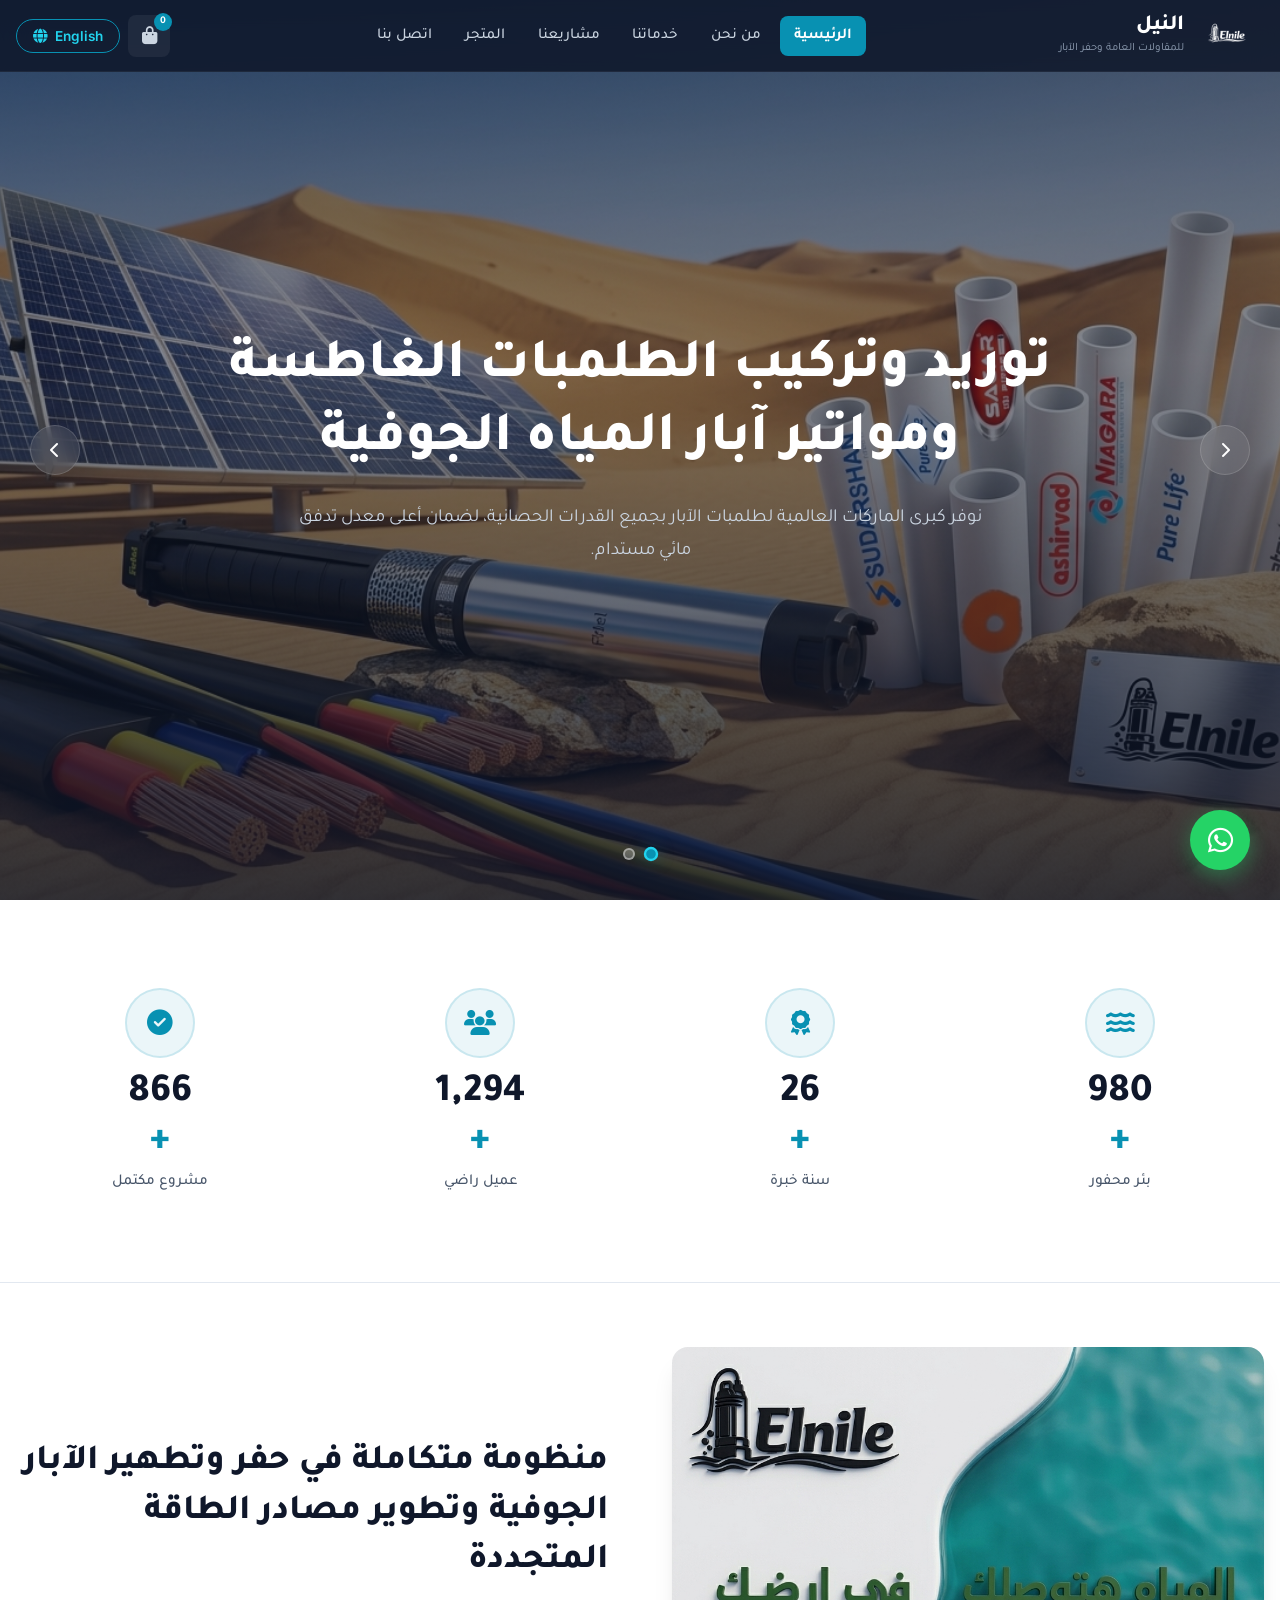
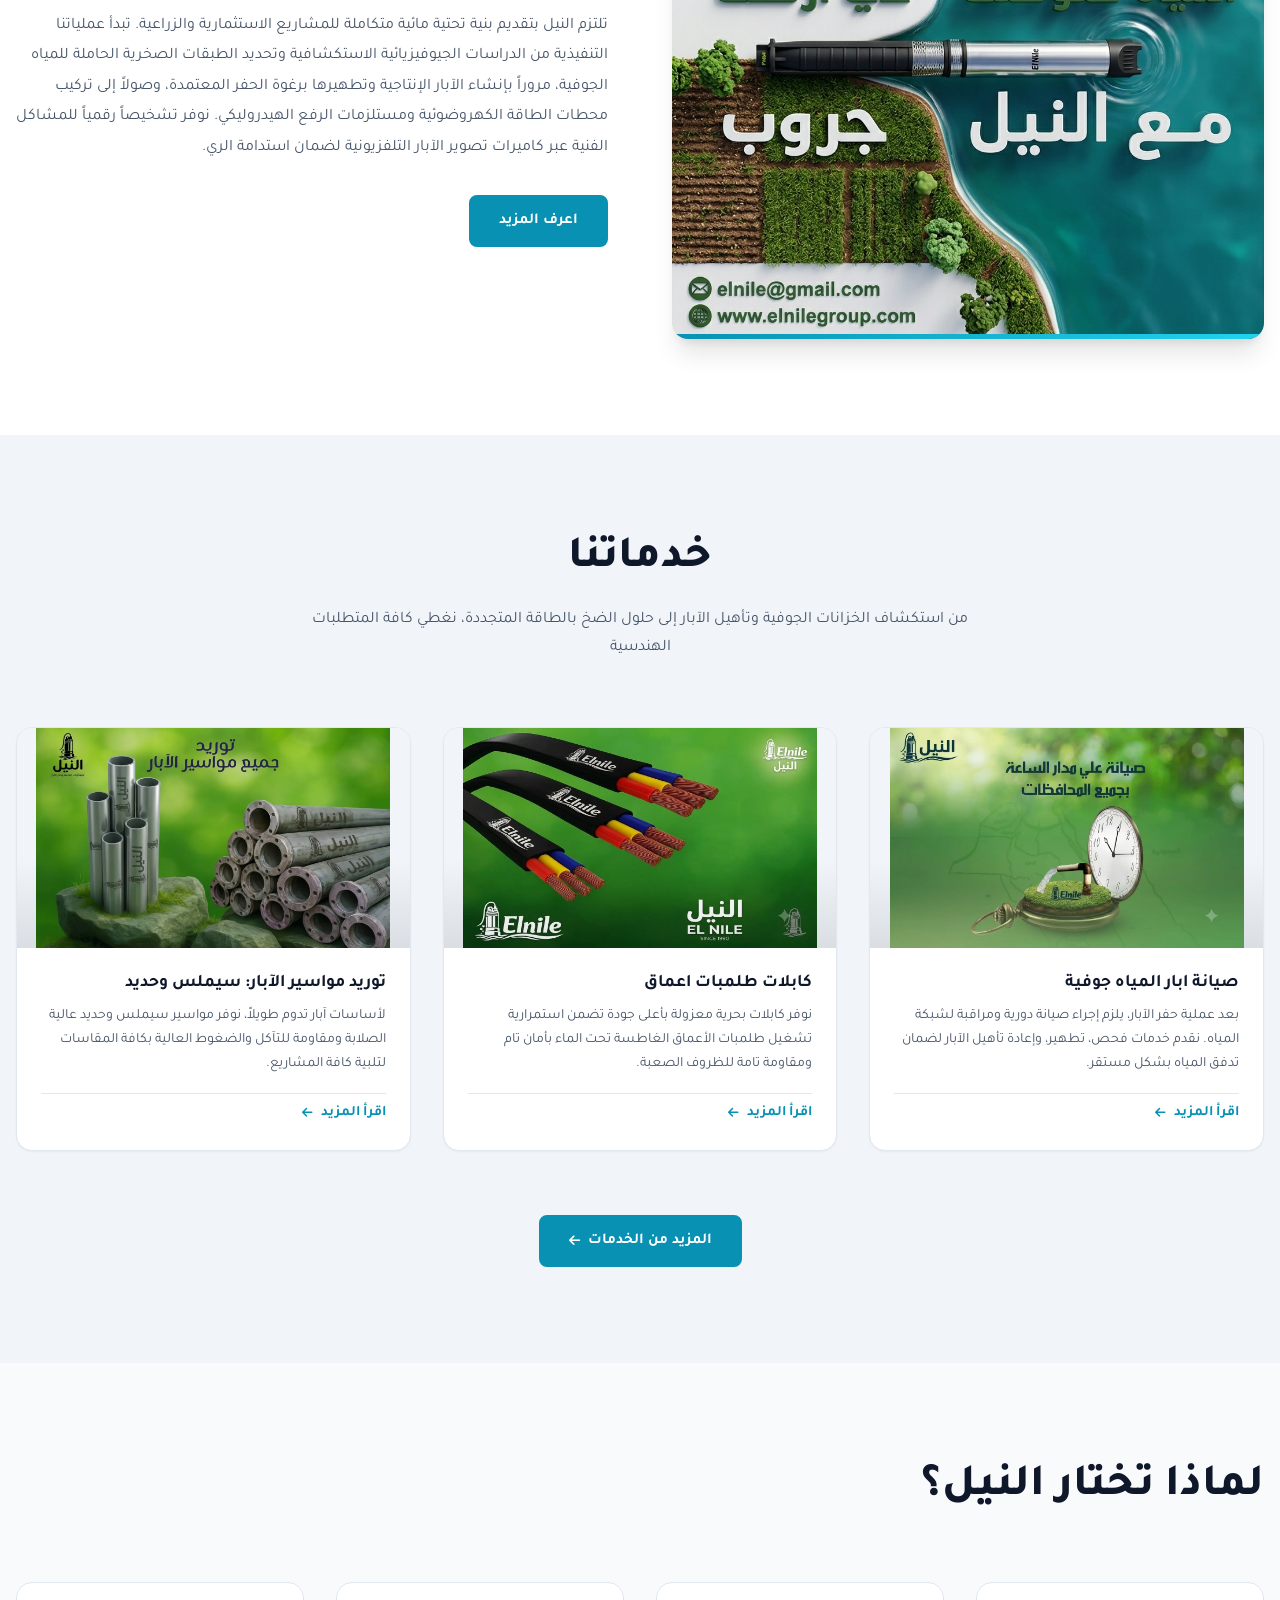
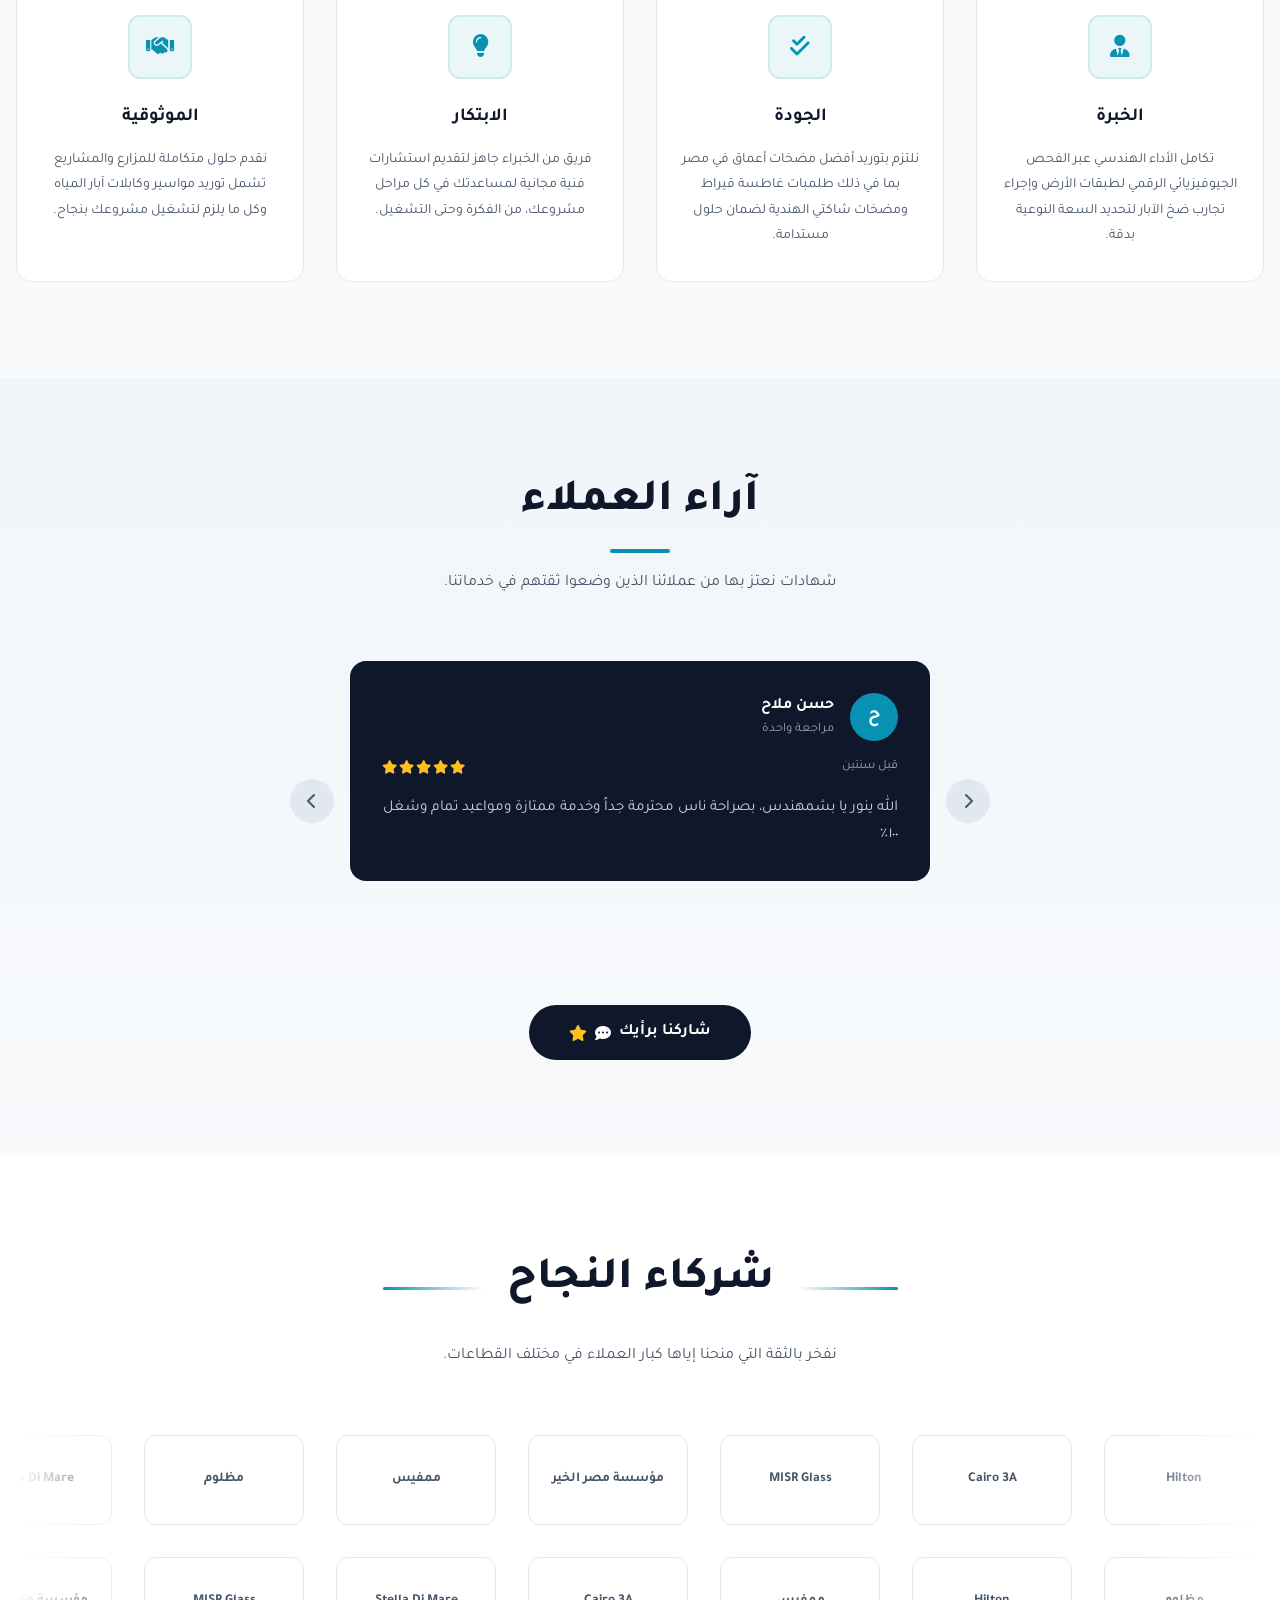
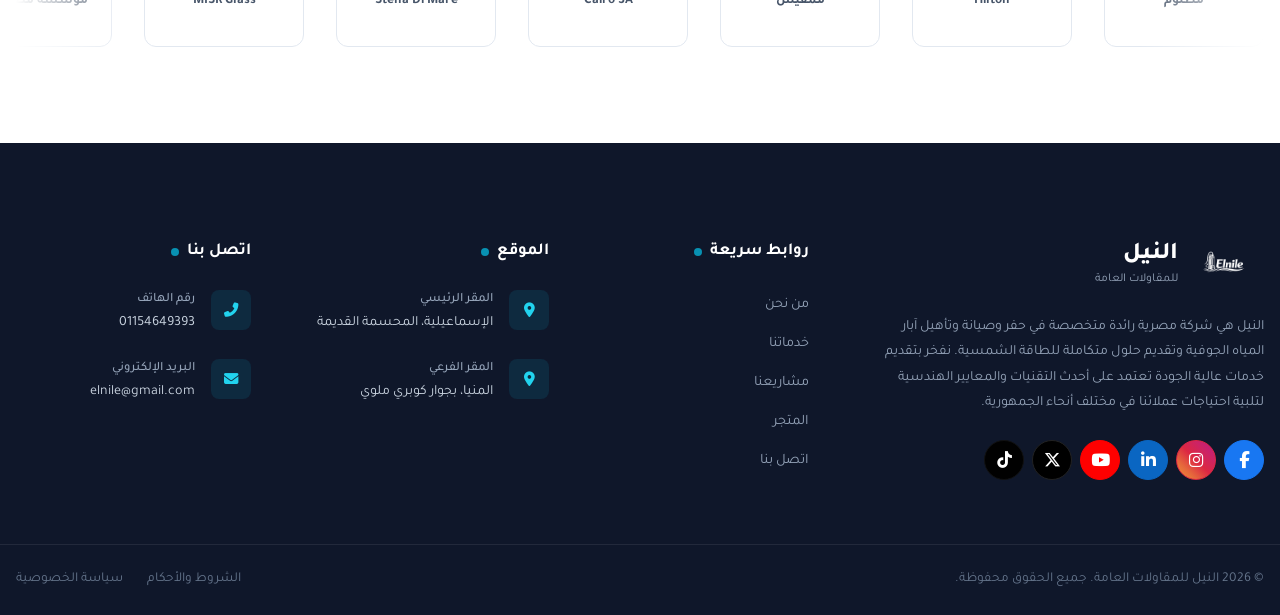
==== commit b602dd5e: "Add cart and service detail pages, rework about/projects, compress images - New shopping cart page (" ====
--- a/index.html
+++ b/index.html
@@ -160,7 +160,7 @@
                     <div class="stat-icon">
                         <i class="fas fa-water"></i>
                     </div>
-                    <span class="stat-number" data-ar="بئر محفور" data-en="Wells Drilled">0</span>
+                    <span class="stat-number">0</span>
                     <span class="stat-suffix">+</span>
                     <p class="stat-label" data-ar="بئر محفور" data-en="Wells Drilled">بئر محفور</p>
                 </div>
@@ -221,7 +221,85 @@
                         الآبار التلفزيونية لضمان استدامة الري.
                     </p>
 
-                </div>
+                    <a href="about.html" class="btn-primary" data-ar="اعرف المزيد" data-en="Learn More">اعرف المزيد</a>
+                </div>
+            </div>
+        </div>
+    </section>
+
+    <!-- ============ OUR SERVICES SECTION ============ -->
+    <section id="services" class="services-section">
+        <div class="container">
+            <div class="section-header">
+                <h2 class="section-title-center" data-ar="خدماتنا" data-en="Our Services">خدماتنا</h2>
+                <p class="section-subtitle"
+                    data-ar="من استكشاف الخزانات الجوفية وتأهيل الآبار إلى حلول الضخ بالطاقة المتجددة، نغطي كافة المتطلبات الهندسية"
+                    data-en="From exploring groundwater reservoirs and rehabilitating wells to renewable energy pumping solutions, we cover all engineering requirements">
+                    من استكشاف الخزانات الجوفية وتأهيل الآبار إلى حلول الضخ بالطاقة المتجددة، نغطي كافة المتطلبات الهندسية
+                </p>
+            </div>
+
+            <div class="services-grid">
+                <!-- Service 1 -->
+                <div class="service-card">
+                    <div class="service-image">
+                        <img src="assets/images/services/صيانه ابار المياه.webp" alt="صيانة ابار المياه جوفية">
+                        <div class="service-image-overlay"></div>
+                    </div>
+                    <div class="service-body">
+                        <h3 class="service-name" data-ar="صيانة ابار المياه جوفية" data-en="Groundwater Well Maintenance">صيانة ابار المياه جوفية</h3>
+                        <p class="service-desc" data-ar="بعد عملية حفر الآبار، يلزم إجراء صيانة دورية ومراقبة لشبكة المياه. نقدم خدمات فحص، تطهير، وإعادة تأهيل الآبار لضمان تدفق المياه بشكل مستقر." data-en="After drilling, periodic maintenance and monitoring of the water network are required. We offer inspection, purification, and rehabilitation services for wells to ensure stable water flow.">
+                            بعد عملية حفر الآبار، يلزم إجراء صيانة دورية ومراقبة لشبكة المياه. نقدم خدمات فحص، تطهير، وإعادة تأهيل الآبار لضمان تدفق المياه بشكل مستقر.
+                        </p>
+                        <a href="services.html" class="service-link" data-ar="اقرأ المزيد" data-en="Read More">
+                            اقرأ المزيد
+                            <i class="fas fa-arrow-left"></i>
+                        </a>
+                    </div>
+                </div>
+
+                <!-- Service 2 -->
+                <div class="service-card">
+                    <div class="service-image">
+                        <img src="assets/images/services/كابلات طلمبات الاعماق.webp" alt="كابلات طلمبات اعماق">
+                        <div class="service-image-overlay"></div>
+                    </div>
+                    <div class="service-body">
+                        <h3 class="service-name" data-ar="كابلات طلمبات اعماق" data-en="Deep Pump Cables">كابلات طلمبات اعماق</h3>
+                        <p class="service-desc" data-ar="نوفر كابلات بحرية معزولة بأعلى جودة تضمن استمرارية تشغيل طلمبات الأعماق الغاطسة تحت الماء بأمان تام ومقاومة تامة للظروف الصعبة." data-en="We supply high-quality insulated marine cables that ensure continuous operation of submersible deep pumps underwater with complete safety and resistance to tough conditions.">
+                            نوفر كابلات بحرية معزولة بأعلى جودة تضمن استمرارية تشغيل طلمبات الأعماق الغاطسة تحت الماء بأمان تام ومقاومة تامة للظروف الصعبة.
+                        </p>
+                        <a href="services.html" class="service-link" data-ar="اقرأ المزيد" data-en="Read More">
+                            اقرأ المزيد
+                            <i class="fas fa-arrow-left"></i>
+                        </a>
+                    </div>
+                </div>
+
+                <!-- Service 3 -->
+                <div class="service-card">
+                    <div class="service-image">
+                        <img src="assets/images/services/توريد مواسير.webp" alt="توريد مواسير الآبار: سيملس وحديد">
+                        <div class="service-image-overlay"></div>
+                    </div>
+                    <div class="service-body">
+                        <h3 class="service-name" data-ar="توريد مواسير الآبار: سيملس وحديد" data-en="Well Pipes Supply: Seamless & Steel">توريد مواسير الآبار: سيملس وحديد</h3>
+                        <p class="service-desc" data-ar="لأساسات آبار تدوم طويلاً، نوفر مواسير سيملس وحديد عالية الصلابة ومقاومة للتآكل والضغوط العالية بكافة المقاسات لتلبية كافة المشاريع." data-en="For long-lasting well foundations, we supply highly rigid, corrosion-resistant, and high-pressure seamless and steel pipes in all sizes to meet all project needs.">
+                            لأساسات آبار تدوم طويلاً، نوفر مواسير سيملس وحديد عالية الصلابة ومقاومة للتآكل والضغوط العالية بكافة المقاسات لتلبية كافة المشاريع.
+                        </p>
+                        <a href="services.html" class="service-link" data-ar="اقرأ المزيد" data-en="Read More">
+                            اقرأ المزيد
+                            <i class="fas fa-arrow-left"></i>
+                        </a>
+                    </div>
+                </div>
+            </div>
+
+            <div class="services-cta">
+                <a href="services.html" class="btn-primary" data-ar="المزيد من الخدمات" data-en="More Services">
+                    المزيد من الخدمات
+                    <i class="fas fa-arrow-left"></i>
+                </a>
             </div>
         </div>
     </section>
@@ -553,7 +631,7 @@
                             <div class="contact-text">
                                 <span class="contact-label" data-ar="رقم الهاتف" data-en="Phone Number">رقم
                                     الهاتف</span>
-                                <a href="tel:010000000000" dir="ltr">010000000000</a>
+                                <a href="tel:01154649393" dir="ltr">01154649393</a>
                             </div>
                         </div>
                         <div class="contact-item">
@@ -586,7 +664,7 @@
     </footer>
 
     <!-- ============ WHATSAPP FLOATING BUTTON ============ -->
-    <a href="https://wa.me/201234567890" class="whatsapp-float" id="whatsapp-btn" target="_blank"
+    <a href="https://wa.me/201154649393" class="whatsapp-float" id="whatsapp-btn" target="_blank"
         rel="noopener noreferrer" aria-label="Contact us on WhatsApp">
         <i class="fab fa-whatsapp"></i>
     </a>
